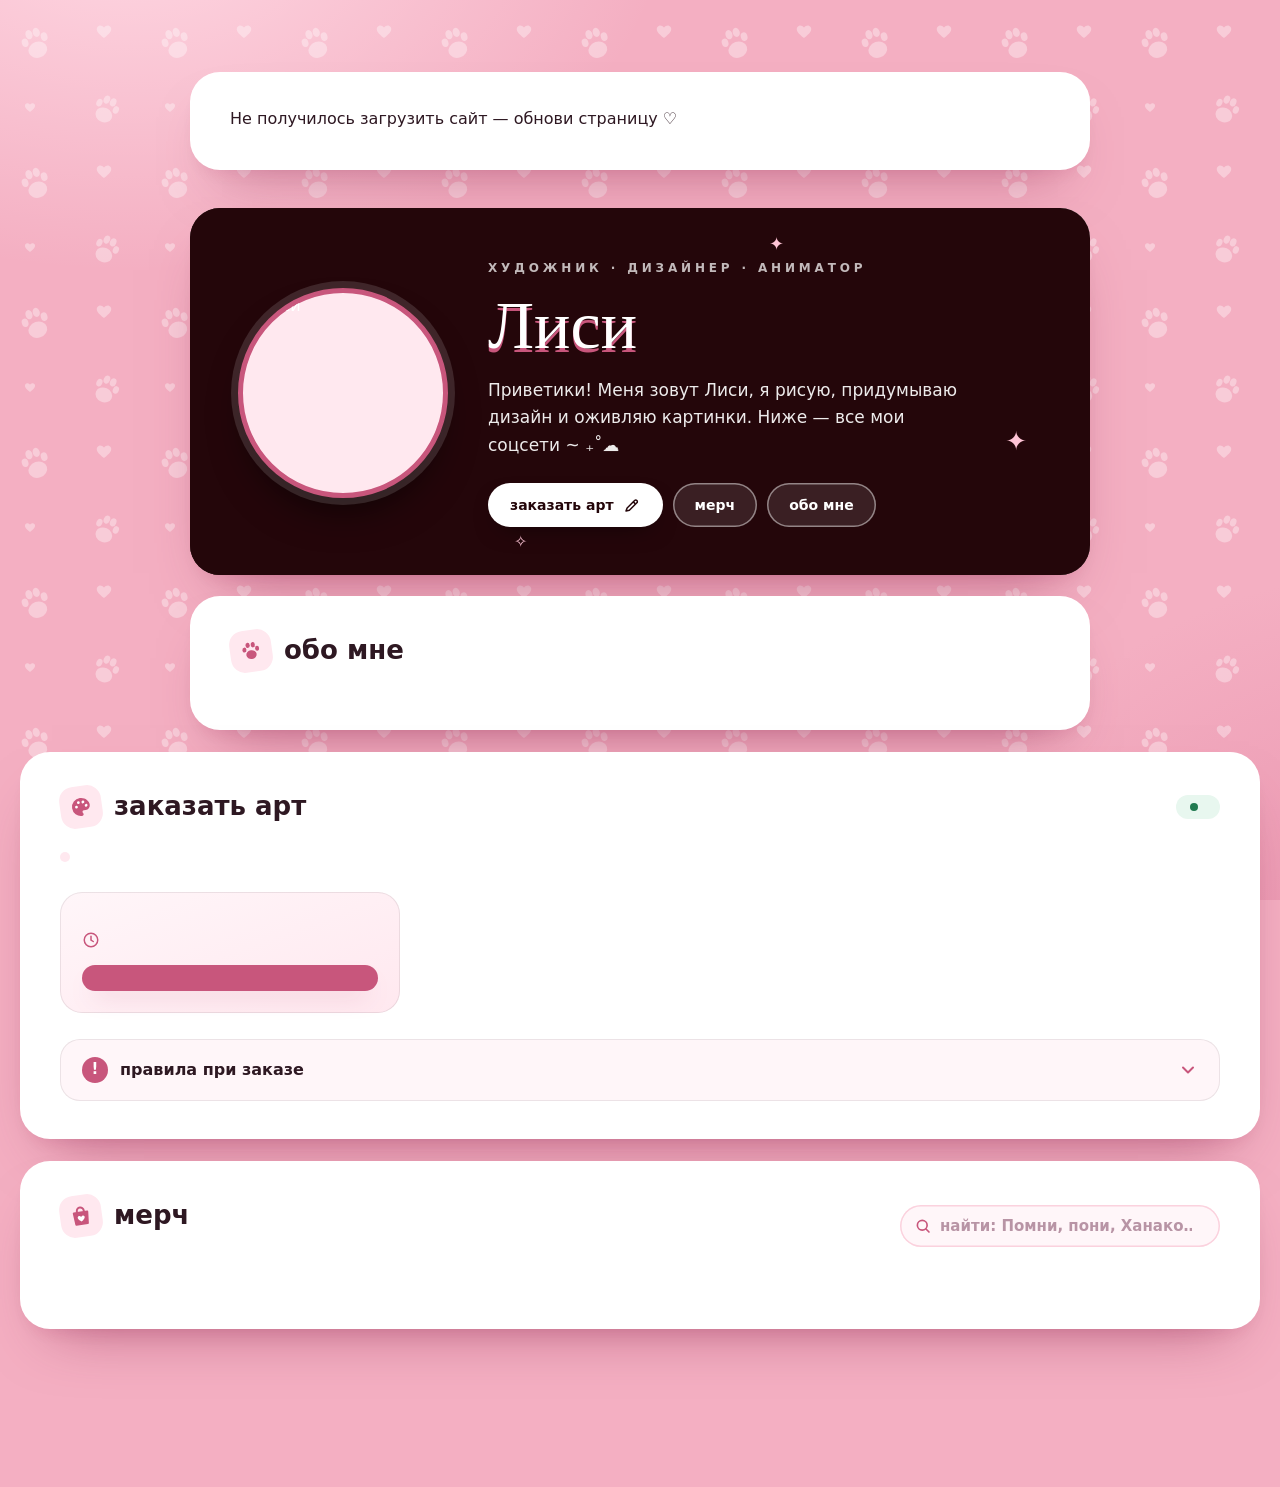
==== index.html @ f7f3f37d "Сайт Лиси: страница и содержимое" ====
<!doctype html>
<html lang="ru">
<head>
  <meta charset="utf-8">
  <meta http-equiv="Content-Security-Policy" content="default-src 'self'; img-src 'self' https: data: blob:; media-src 'self' https: blob:; style-src 'self' 'unsafe-inline' https://fonts.googleapis.com; font-src https://fonts.gstatic.com; script-src 'self'; connect-src 'self'; base-uri 'none'; object-src 'none'">
  <meta name="viewport" content="width=device-width, initial-scale=1, viewport-fit=cover">
  <title>Лиси ♡</title>
  <meta name="description" content="Приветики! Меня зовут Лиси, я рисую, придумываю дизайн и оживляю картинки. Ниже — все мои соцсети ~ ₊˚☁">
  <meta name="theme-color" content="#f4afc2">
  <meta property="og:type" content="website">
  <meta property="og:title" content="Лиси ♡">
  <meta property="og:description" content="Приветики! Меня зовут Лиси, я рисую, придумываю дизайн и оживляю картинки. Ниже — все мои соцсети ~ ₊˚☁">
  <meta property="og:image" content="https://lisi202016.carrd.co/assets/images/image01.jpg">
  <link rel="icon" href="data:image/svg+xml,%3Csvg xmlns='http://www.w3.org/2000/svg' viewBox='0 0 100 100'%3E%3Ctext y='.9em' font-size='90'%3E%F0%9F%A6%8A%3C/text%3E%3C/svg%3E">
  <link rel="preconnect" href="https://fonts.googleapis.com">
  <link rel="preconnect" href="https://fonts.gstatic.com" crossorigin>
  <link rel="stylesheet" href="https://fonts.googleapis.com/css2?family=Comfortaa:wght@500;700&family=Nunito:ital,wght@0,400;0,600;0,700;0,800;1,400&family=Pacifico&display=swap">
  <link rel="stylesheet" href="style.css">
  <noscript><style>.page > *{opacity:1 !important;transform:none !important}</style></noscript>
</head>
<body>
  <script type="application/json" id="lisi-data"></script>
  <div class="paws" aria-hidden="true"></div>

  <!-- заставка: клик по ней разрешает браузеру включить звук -->
  <div class="gate" id="gate" hidden>
    <button class="gate__enter" id="gateEnter" type="button">
      <span class="gate__avatar"><img id="gateAvatar" alt=""></span>
      <span class="gate__name" id="gateName">Лиси</span>
      <span class="gate__hint">
        <svg viewBox="0 0 24 24" aria-hidden="true"><path d="M9 18V6l11-2v12" fill="none" stroke="currentColor" stroke-width="2.2" stroke-linecap="round" stroke-linejoin="round"/><circle cx="6" cy="18" r="3" fill="currentColor"/><circle cx="17" cy="16" r="3" fill="currentColor"/></svg>
        <span id="gateText">нажми, чтобы войти</span>
      </span>
    </button>
    <button class="gate__quiet" id="gateQuiet" type="button">войти без звука</button>
  </div>

  <main class="page" id="page">
    <section class="card hero" style="--i:0">
      <div class="hero__top">
        <div class="hero__cover" id="cover"></div>
        <span class="twinkle twinkle--1" aria-hidden="true">✦</span>
        <span class="twinkle twinkle--2" aria-hidden="true">✦</span>
        <span class="twinkle twinkle--3" aria-hidden="true">✧</span>
        <div class="hero__body">
          <div class="avatar">
            <img id="avatar" alt="">
            <span class="avatar__badge" id="avatarBadge" hidden></span>
          </div>
          <div class="hero__text">
            <p class="hero__roles" id="roles"></p>
            <h1 class="hero__name" id="name">Лиси</h1>
            <p class="hero__greeting" id="greeting"></p>
            <div class="hero__actions">
              <a class="btn btn--light" href="#order" id="orderButton">
                <span id="orderButtonText">заказать арт</span>
                <svg viewBox="0 0 24 24" aria-hidden="true"><path d="M4 20l4.5-1 10-10a2.1 2.1 0 0 0-3-3l-10 10L4 20z" fill="none" stroke="currentColor" stroke-width="2" stroke-linejoin="round"/><path d="M13.5 7.5l3 3" stroke="currentColor" stroke-width="2"/></svg>
              </a>
              <a class="btn btn--ghost" href="#merch" id="merchButton">мерч</a>
              <a class="btn btn--ghost" href="#about" id="aboutButton">обо мне</a>
            </div>
          </div>
        </div>
      </div>
      <nav class="links" id="links" aria-label="Соцсети"></nav>
    </section>

    <section class="card section about" id="about" style="--i:1">
      <h2 class="title">
        <span class="title__icon" aria-hidden="true"><svg viewBox="0 0 24 24"><ellipse cx="12" cy="15.6" rx="5.2" ry="4.4"/><ellipse cx="5.6" cy="10.2" rx="2" ry="2.5"/><ellipse cx="9.4" cy="6" rx="2.1" ry="2.7"/><ellipse cx="14.6" cy="6" rx="2.1" ry="2.7"/><ellipse cx="18.4" cy="10.2" rx="2" ry="2.5"/></svg></span>
        <span id="aboutTitle">обо мне</span>
      </h2>
      <div class="about__text" id="aboutText"></div>
      <ul class="facts" id="facts"></ul>
      <p class="signature" id="signature"></p>
    </section>

    <section class="card section order wide" id="order" style="--i:2">
      <div class="order__head">
        <h2 class="title">
          <span class="title__icon" aria-hidden="true"><svg viewBox="0 0 24 24"><path d="M12 3a9 9 0 0 0 0 18c1 0 1.6-.7 1.6-1.6 0-.4-.2-.8-.4-1.1-.3-.3-.4-.7-.4-1.1 0-.9.7-1.6 1.6-1.6h1.9A4.7 4.7 0 0 0 21 11c0-4.4-4-8-9-8z"/><circle cx="7.5" cy="11.5" r="1.4" fill="#fff"/><circle cx="10" cy="7.3" r="1.4" fill="#fff"/><circle cx="14.6" cy="7.3" r="1.4" fill="#fff"/><circle cx="17.3" cy="11" r="1.4" fill="#fff"/></svg></span>
          <span>заказать арт</span>
        </h2>
        <span class="status" id="status"><i></i><span id="statusText"></span></span>
      </div>

      <div class="tabs" id="tabs" role="tablist" aria-label="Что нарисовать"></div>

      <div class="order__grid" id="panel" role="tabpanel">
        <aside class="order__side">
          <div class="prices">
            <ul class="prices__list" id="prices"></ul>
            <p class="prices__deadline" id="deadlineRow">
              <svg viewBox="0 0 24 24" aria-hidden="true"><circle cx="12" cy="12" r="9" fill="none" stroke="currentColor" stroke-width="2"/><path d="M12 7v5l3 2" fill="none" stroke="currentColor" stroke-width="2" stroke-linecap="round"/></svg>
              <span id="deadline"></span>
            </p>
            <a class="btn btn--accent" id="contact" target="_blank" rel="noopener noreferrer"></a>
          </div>
          <button class="sheet" id="sheet" type="button" hidden>
            <img id="sheetImg" alt="Прайс-лист" loading="lazy">
            <span class="sheet__label">прайс-лист целиком ✦</span>
          </button>
        </aside>
        <div class="gallery-wrap">
          <div class="gallery" id="gallery"></div>
          <button class="more" id="more" type="button" hidden></button>
        </div>
      </div>

      <details class="rules" id="rulesBox">
        <summary>
          <span>правила при заказе</span>
          <svg viewBox="0 0 24 24" aria-hidden="true"><path d="M6 9l6 6 6-6" fill="none" stroke="currentColor" stroke-width="2.4" stroke-linecap="round" stroke-linejoin="round"/></svg>
        </summary>
        <ol class="rules__list" id="rules"></ol>
      </details>
    </section>

    <section class="card section merch wide" id="merch" style="--i:3">
      <div class="merch__head">
        <div class="merch__intro">
          <h2 class="title">
            <span class="title__icon" aria-hidden="true"><svg viewBox="0 0 24 24"><path d="M5.2 7.5h13.6a1 1 0 0 1 1 1.1l-1 11.5a1 1 0 0 1-1 .9H6.2a1 1 0 0 1-1-.9l-1-11.5a1 1 0 0 1 1-1.1z"/><path d="M8.5 9.5V7a3.5 3.5 0 0 1 7 0v2.5" fill="none" stroke="currentColor" stroke-width="2" stroke-linecap="round"/><path d="M12 17.6s-2.9-1.8-3.4-3.5c-.4-1.2.4-2.3 1.5-2.3.8 0 1.4.5 1.9 1.2.5-.7 1.1-1.2 1.9-1.2 1.1 0 1.9 1.1 1.5 2.3-.5 1.7-3.4 3.5-3.4 3.5z" fill="#fff"/></svg></span>
            <span id="merchTitle">мерч</span>
          </h2>
          <p class="merch__lead" id="merchLead"></p>
        </div>
        <label class="search">
          <svg viewBox="0 0 24 24" aria-hidden="true"><circle cx="11" cy="11" r="6.5" fill="none" stroke="currentColor" stroke-width="2.2"/><path d="M16 16l4 4" stroke="currentColor" stroke-width="2.2" stroke-linecap="round"/></svg>
          <span class="sr">Поиск по мерчу</span>
          <input type="search" id="merchSearch" placeholder="найти: Помни, пони, Ханако…" autocomplete="off">
        </label>
      </div>
      <div class="chips" id="merchChips" role="group" aria-label="Категории мерча"></div>
      <div class="merch__grid" id="merchGrid"></div>
      <p class="merch__empty" id="merchEmpty" hidden>ничего не нашлось — попробуй другое слово ✦</p>
      <button class="more" id="merchMore" type="button" hidden></button>
    </section>

    <footer class="footer" style="--i:4"><span id="footer"></span></footer>
  </main>

  <div class="picker" id="picker" hidden>
    <div class="picker__backdrop" data-close></div>
    <div class="picker__panel" role="dialog" aria-modal="true" aria-labelledby="pickerTitle">
      <button class="picker__close" type="button" data-close aria-label="Закрыть"><svg viewBox="0 0 24 24" aria-hidden="true"><path d="M6 6l12 12M18 6L6 18" stroke="currentColor" stroke-width="2.4" stroke-linecap="round"/></svg></button>
      <div class="picker__product">
        <img id="pickerImg" alt="">
        <div>
          <p class="picker__kicker">где купить?</p>
          <h3 class="picker__title" id="pickerTitle"></h3>
          <p class="picker__sub" id="pickerSub"></p>
        </div>
      </div>
      <div class="picker__list" id="pickerList"></div>
    </div>
  </div>

  <div class="player" id="player" hidden>
    <button class="player__disc" id="playBtn" type="button" aria-label="Пауза">
      <span class="disc" aria-hidden="true"><img id="discImg" alt=""></span>
      <span class="player__state" aria-hidden="true">
        <svg class="i-pause" viewBox="0 0 24 24"><rect x="6" y="5" width="4" height="14" rx="1.5"/><rect x="14" y="5" width="4" height="14" rx="1.5"/></svg>
        <svg class="i-play" viewBox="0 0 24 24"><path d="M8 5.5v13a1 1 0 0 0 1.5.9l10.5-6.5a1 1 0 0 0 0-1.8L9.5 4.6A1 1 0 0 0 8 5.5z"/></svg>
      </span>
    </button>
    <div class="player__info">
      <span class="player__title" id="trackTitle"></span>
      <span class="player__artist" id="trackArtist"></span>
    </div>
    <span class="eq" aria-hidden="true"><i></i><i></i><i></i><i></i></span>
    <label class="player__volume">
      <span class="sr">Громкость</span>
      <input type="range" id="volume" min="0" max="1" step="0.01">
    </label>
    <button class="player__mute" id="muteBtn" type="button" aria-label="Выключить звук">
      <svg class="i-sound" viewBox="0 0 24 24"><path d="M4 9.5h3.5L12 5.5v13l-4.5-4H4z" fill="currentColor"/><path d="M15.5 9a4 4 0 0 1 0 6M18 6.5a7.5 7.5 0 0 1 0 11" fill="none" stroke="currentColor" stroke-width="2" stroke-linecap="round"/></svg>
      <svg class="i-muted" viewBox="0 0 24 24"><path d="M4 9.5h3.5L12 5.5v13l-4.5-4H4z" fill="currentColor"/><path d="M16 9.5l5 5M21 9.5l-5 5" fill="none" stroke="currentColor" stroke-width="2" stroke-linecap="round"/></svg>
    </button>
  </div>

  <div class="lightbox" id="lightbox" hidden role="dialog" aria-modal="true" aria-label="Просмотр работы">
    <button class="lightbox__btn lightbox__close" id="lbClose" type="button" aria-label="Закрыть"><svg viewBox="0 0 24 24"><path d="M6 6l12 12M18 6L6 18" stroke="currentColor" stroke-width="2.4" stroke-linecap="round"/></svg></button>
    <button class="lightbox__btn lightbox__prev" id="lbPrev" type="button" aria-label="Предыдущая"><svg viewBox="0 0 24 24"><path d="M15 5l-7 7 7 7" fill="none" stroke="currentColor" stroke-width="2.4" stroke-linecap="round" stroke-linejoin="round"/></svg></button>
    <figure class="lightbox__figure"><img id="lbImg" alt=""><figcaption id="lbCount"></figcaption></figure>
    <button class="lightbox__btn lightbox__next" id="lbNext" type="button" aria-label="Следующая"><svg viewBox="0 0 24 24"><path d="M9 5l7 7-7 7" fill="none" stroke="currentColor" stroke-width="2.4" stroke-linecap="round" stroke-linejoin="round"/></svg></button>
  </div>

  <audio id="audio" preload="auto"></audio>
  <script src="shared/icons.js"></script>
  <script src="app.js"></script>
</body>
</html>
---- style.css ----
:root {
  --bg: #f4afc2;
  --pink-50: #fff6f9;
  --pink-100: #ffe8ef;
  --pink-200: #fbd2de;
  --rose: #c8567c;
  --rose-deep: #a63f64;
  --wine: #24060a;
  --ink: #2e1822;
  --ink-soft: #7c5f6d;
  --line: rgba(46, 24, 34, 0.09);
  --radius: 30px;
  --shadow: 0 30px 60px -32px rgba(140, 36, 76, 0.6), 0 10px 24px -16px rgba(140, 36, 76, 0.28);
  --spring: cubic-bezier(0.34, 1.56, 0.64, 1);
  --display: 'Pacifico', 'Comic Sans MS', cursive;
  --heading: 'Comfortaa', system-ui, sans-serif;
  --body: 'Nunito', system-ui, sans-serif;
}

*, *::before, *::after { box-sizing: border-box; }
html { -webkit-text-size-adjust: 100%; scroll-behavior: smooth; scroll-padding-top: 20px; }
body {
  margin: 0;
  min-height: 100vh;
  font: 400 16px/1.6 var(--body);
  color: var(--ink);
  background:
    radial-gradient(900px 600px at 10% -10%, #ffd9e4 0, transparent 60%),
    radial-gradient(800px 700px at 110% 110%, #ea93ae 0, transparent 60%),
    var(--bg);
  background-attachment: fixed;
  overflow-x: hidden;
}
img { display: block; max-width: 100%; }
button { font: inherit; color: inherit; }
[hidden] { display: none !important; }
.sr { position: absolute; width: 1px; height: 1px; overflow: hidden; clip-path: inset(50%); white-space: nowrap; }
:focus-visible { outline: 3px solid #fff; outline-offset: 3px; box-shadow: 0 0 0 6px var(--rose); border-radius: 12px; }
::selection { background: var(--rose); color: #fff; }

/* узор из лапок, медленно плывёт */
.paws {
  position: fixed;
  inset: -140px;
  z-index: -1;
  pointer-events: none;
  background-image: url("data:image/svg+xml,%3Csvg xmlns='http://www.w3.org/2000/svg' width='140' height='140' viewBox='0 0 140 140'%3E%3Cdefs%3E%3Cg id='p'%3E%3Cellipse cy='6' rx='9.5' ry='8'/%3E%3Cellipse cx='-10' cy='-4.5' rx='3.3' ry='4.3'/%3E%3Cellipse cx='-3.8' cy='-11' rx='3.5' ry='4.7'/%3E%3Cellipse cx='3.8' cy='-11' rx='3.5' ry='4.7'/%3E%3Cellipse cx='10' cy='-4.5' rx='3.3' ry='4.3'/%3E%3C/g%3E%3C/defs%3E%3Cg fill='%23fff' fill-opacity='.36'%3E%3Cuse href='%23p' transform='translate(36 44) rotate(-18)'/%3E%3Cuse href='%23p' transform='translate(106 110) rotate(24) scale(.9)'/%3E%3Cpath d='M104 38c-6-4.4-8.6-8-6.6-11 1.6-2.4 4.8-2 6.6.6 1.8-2.6 5-3 6.6-.6 2 3-.6 6.6-6.6 11z'/%3E%3Cpath d='M30 112c-4.2-3-6-5.6-4.6-7.7 1.1-1.7 3.4-1.4 4.6.4 1.2-1.8 3.5-2.1 4.6-.4 1.4 2.1-.4 4.7-4.6 7.7z'/%3E%3C/g%3E%3C/svg%3E");
  animation: paws 50s linear infinite;
}
@keyframes paws { to { transform: translate3d(140px, 140px, 0); } }

/* ------------------------------------------------------------ заставка */

.gate {
  position: fixed;
  inset: 0;
  z-index: 60;
  display: grid;
  place-items: center;
  align-content: center;
  gap: 8px;
  padding: 24px;
  background: rgba(244, 175, 194, 0.5);
  -webkit-backdrop-filter: blur(16px) saturate(1.1);
  backdrop-filter: blur(16px) saturate(1.1);
  cursor: pointer;
  transition: opacity 0.7s ease, visibility 0.7s;
}
.gate.is-leaving { opacity: 0; visibility: hidden; }
.gate.is-leaving .gate__enter { transform: scale(1.08); }
.gate__enter {
  display: grid;
  justify-items: center;
  gap: 16px;
  padding: 20px;
  border: 0;
  background: none;
  cursor: pointer;
  transition: transform 0.7s var(--spring);
}
.gate__avatar {
  position: relative;
  display: grid;
  place-items: center;
  width: 184px;
  height: 184px;
  border-radius: 50%;
  animation: bob 3.4s ease-in-out infinite;
}
.gate__avatar::before {
  content: "";
  position: absolute;
  inset: 0;
  border-radius: 50%;
  background: conic-gradient(var(--rose), #ffc4d6, #fff, #ffc4d6, var(--rose));
  animation: spin 6s linear infinite;
}
.gate__avatar::after {
  content: "";
  position: absolute;
  inset: -14px;
  border-radius: 50%;
  border: 2px dashed rgba(255, 255, 255, 0.7);
  animation: spin 24s linear infinite reverse;
}
.gate__avatar img {
  position: relative;
  width: calc(100% - 14px);
  height: calc(100% - 14px);
  border-radius: 50%;
  object-fit: cover;
  border: 4px solid #fff;
  background: var(--pink-100);
}
.gate__name {
  font-family: var(--display);
  font-size: 54px;
  line-height: 1.25;
  color: #fff;
  text-shadow: 0 3px 0 var(--rose), 0 12px 30px rgba(140, 36, 76, 0.45);
}
.gate__hint {
  display: inline-flex;
  align-items: center;
  gap: 10px;
  padding: 13px 24px 13px 18px;
  border-radius: 999px;
  background: #fff;
  color: var(--rose-deep);
  font: 700 15px/1 var(--heading);
  box-shadow: 0 14px 30px -12px rgba(140, 36, 76, 0.7);
  animation: pulse 2.2s ease-in-out infinite;
}
.gate__hint svg { width: 20px; height: 20px; animation: wiggle 2.2s ease-in-out infinite; }
.gate__quiet {
  border: 0;
  background: none;
  padding: 8px 12px;
  color: rgba(255, 255, 255, 0.95);
  font: 600 13px/1 var(--body);
  text-decoration: underline;
  text-underline-offset: 4px;
  text-shadow: 0 1px 6px rgba(140, 36, 76, 0.5);
  cursor: pointer;
}

@keyframes spin { to { transform: rotate(1turn); } }
@keyframes bob { 50% { transform: translateY(-8px); } }
@keyframes pulse { 50% { transform: scale(1.05); box-shadow: 0 18px 36px -12px rgba(140, 36, 76, 0.8); } }
@keyframes wiggle { 0%, 60%, 100% { transform: rotate(0); } 70% { transform: rotate(-14deg); } 85% { transform: rotate(10deg); } }

/* ------------------------------------------------------------ страница */

.page {
  position: relative;
  display: grid;
  justify-items: center;
  gap: 22px;
  margin: 0 auto;
  padding: 56px 20px 130px;
}
.page > * { width: min(900px, 100%); }
.page > .wide { width: min(1360px, 100%); }
.page > * { opacity: 0; transform: translateY(28px) scale(0.985); }
.is-entered .page > * {
  animation: rise 0.9s var(--spring) forwards;
  animation-delay: calc(var(--i, 0) * 110ms + 120ms);
}
@keyframes rise { to { opacity: 1; transform: none; } }

.card {
  position: relative;
  background: #fff;
  border-radius: var(--radius);
  box-shadow: var(--shadow);
  overflow: hidden;
}
.section { padding: 34px 40px 38px; }

.btn {
  display: inline-flex;
  align-items: center;
  justify-content: center;
  gap: 9px;
  padding: 13px 22px;
  border: 0;
  border-radius: 999px;
  font: 700 14px/1 var(--heading);
  text-decoration: none;
  cursor: pointer;
  transition: transform 0.35s var(--spring), box-shadow 0.25s, background-color 0.25s;
}
.btn svg { width: 18px; height: 18px; }
.btn:hover { transform: translateY(-3px); }
.btn:active { transform: translateY(0) scale(0.97); }
.btn--light { background: #fff; color: var(--wine); box-shadow: 0 10px 24px -12px rgba(0, 0, 0, 0.6); }
.btn--light:hover svg { animation: wiggle 0.9s ease-in-out; }
.btn--ghost { background: rgba(255, 255, 255, 0.1); color: #fff; box-shadow: inset 0 0 0 1.5px rgba(255, 255, 255, 0.45); }
.btn--ghost:hover { background: rgba(255, 255, 255, 0.2); }
.btn--accent { background: var(--rose); color: #fff; box-shadow: 0 12px 24px -12px var(--rose-deep); }
.btn--accent:hover { background: var(--rose-deep); }

/* ------------------------------------------------------------ шапка */

.hero__top {
  position: relative;
  isolation: isolate;
  padding: 52px 48px 48px;
  color: #fff;
  background: var(--wine);
  overflow: hidden;
}
.hero__cover {
  position: absolute;
  inset: 0;
  z-index: -1;
  background-position: center 30%;
  background-size: cover;
  transform: scale(1.04);
  transition: transform 6s ease-out;
}
.hero:hover .hero__cover { transform: scale(1.09); }
.hero__cover::after {
  content: "";
  position: absolute;
  inset: 0;
  background:
    linear-gradient(90deg, rgba(36, 6, 10, 0.9) 0%, rgba(36, 6, 10, 0.62) 42%, rgba(36, 6, 10, 0.3) 100%),
    linear-gradient(0deg, rgba(36, 6, 10, 0.7) 0%, transparent 55%);
}
.twinkle {
  position: absolute;
  z-index: -1;
  color: #ffc4d6;
  pointer-events: none;
  animation: twinkle 3.6s ease-in-out infinite;
}
.twinkle--1 { top: 22px; right: 34%; font-size: 18px; }
.twinkle--2 { top: 58%; right: 7%; font-size: 26px; animation-delay: 1.2s; }
.twinkle--3 { bottom: 20px; left: 36%; font-size: 16px; animation-delay: 2.1s; }
@keyframes twinkle { 0%, 100% { opacity: 0.15; transform: scale(0.7) rotate(0); } 50% { opacity: 1; transform: scale(1.1) rotate(25deg); } }

.hero__body { display: flex; align-items: center; gap: 40px; }
.avatar { position: relative; flex: none; width: 210px; height: 210px; }
.avatar img {
  width: 100%;
  height: 100%;
  border-radius: 50%;
  object-fit: cover;
  border: 5px solid var(--rose);
  background: var(--pink-100);
  box-shadow: 0 0 0 7px rgba(255, 255, 255, 0.13), 0 22px 40px -14px rgba(0, 0, 0, 0.7);
  transition: transform 0.6s var(--spring);
}
.avatar:hover img { transform: rotate(-5deg) scale(1.03); }
.avatar__badge {
  position: absolute;
  left: 50%;
  bottom: -6px;
  display: inline-flex;
  align-items: center;
  gap: 6px;
  padding: 6px 12px;
  border-radius: 999px;
  background: #fff;
  color: var(--rose-deep);
  font: 700 12px/1 var(--heading);
  white-space: nowrap;
  box-shadow: 0 8px 18px -8px rgba(0, 0, 0, 0.55);
  transform: translateX(-50%);
}
.avatar__badge::before {
  content: "";
  width: 8px;
  height: 8px;
  border-radius: 50%;
  background: #4cc38a;
  box-shadow: 0 0 0 3px rgba(76, 195, 138, 0.25);
}

.hero__text { min-width: 0; }
.hero__roles {
  margin: 0 0 4px;
  font: 700 12px/1.4 var(--body);
  letter-spacing: 0.32em;
  text-transform: uppercase;
  color: rgba(255, 255, 255, 0.72);
}
.hero__name {
  margin: 0;
  font: 400 68px/1.3 var(--display);
  color: #fff;
  text-shadow: 0 4px 0 var(--rose);
  overflow-wrap: anywhere;
}
.hero__greeting {
  margin: 8px 0 24px;
  max-width: 44ch;
  font-size: 17px;
  line-height: 1.6;
  color: rgba(255, 255, 255, 0.92);
  white-space: pre-line;
}
.hero__actions { display: flex; flex-wrap: wrap; gap: 10px; }

/* ------------------------------------------------------------ ссылки */

.links {
  display: flex;
  flex-wrap: wrap;
  justify-content: center;
  gap: 10px;
  padding: 24px 28px 28px;
}
.links:empty { display: none; }
.link {
  --brand: var(--rose);
  display: inline-flex;
  align-items: center;
  gap: 10px;
  padding: 6px 17px 6px 6px;
  border-radius: 999px;
  background: var(--pink-50);
  box-shadow: inset 0 0 0 1px var(--line);
  color: var(--ink);
  font: 700 14px/1 var(--body);
  text-decoration: none;
  transition: transform 0.4s var(--spring), box-shadow 0.25s, background-color 0.25s;
}
.link__icon {
  display: grid;
  place-items: center;
  width: 36px;
  height: 36px;
  border-radius: 50%;
  background: #fff;
  color: var(--rose);
  box-shadow: 0 3px 8px -3px rgba(140, 36, 76, 0.4);
  transition: background-color 0.25s, color 0.25s, transform 0.45s var(--spring);
}
.link__icon svg { width: 18px; height: 18px; }
.link:hover {
  background: #fff;
  box-shadow: inset 0 0 0 1.5px var(--brand), 0 12px 22px -14px var(--brand);
  transform: translateY(-4px);
}
.link:hover .link__icon { background: var(--brand); color: #fff; transform: rotate(-12deg) scale(1.1); }

/* ------------------------------------------------------------ заголовки разделов */

.title {
  display: flex;
  align-items: center;
  gap: 12px;
  margin: 0;
  font: 700 26px/1.2 var(--heading);
  color: var(--ink);
}
.title__icon {
  display: grid;
  place-items: center;
  flex: none;
  width: 42px;
  height: 42px;
  border-radius: 14px;
  background: var(--pink-100);
  color: var(--rose);
  transform: rotate(-8deg);
}
.title__icon svg { width: 24px; height: 24px; fill: currentColor; }

/* ------------------------------------------------------------ обо мне */

.about__text { margin-top: 20px; font-size: 17px; line-height: 1.75; color: #4a2f3c; }
.about__text p { margin: 0 0 14px; }
.about__text p:last-child { margin-bottom: 0; }
.facts {
  display: grid;
  grid-template-columns: repeat(auto-fit, minmax(190px, 1fr));
  gap: 12px;
  margin: 26px 0 0;
  padding: 0;
  list-style: none;
}
.facts:empty { display: none; }
.fact {
  display: flex;
  align-items: center;
  gap: 12px;
  padding: 12px 14px;
  border-radius: 18px;
  background: var(--pink-50);
  box-shadow: inset 0 0 0 1px var(--line);
  transition: transform 0.4s var(--spring);
}
.fact:hover { transform: translateY(-3px) rotate(-1deg); }
.fact__emoji {
  display: grid;
  place-items: center;
  flex: none;
  width: 40px;
  height: 40px;
  border-radius: 50%;
  background: #fff;
  font-size: 20px;
  box-shadow: 0 3px 8px -4px rgba(140, 36, 76, 0.45);
}
.fact__label { display: block; font: 700 11px/1.3 var(--body); letter-spacing: 0.12em; text-transform: uppercase; color: var(--rose); }
.fact__value { display: block; font-weight: 700; line-height: 1.35; }
.signature {
  margin: 22px 0 0;
  text-align: right;
  font: 400 26px/1.3 var(--display);
  color: var(--rose);
  transform: rotate(-3deg);
}
.signature:empty { display: none; }

/* ------------------------------------------------------------ заказы */

.order__head { display: flex; flex-wrap: wrap; align-items: center; justify-content: space-between; gap: 12px 20px; }
.status {
  display: inline-flex;
  align-items: center;
  gap: 8px;
  padding: 8px 14px;
  border-radius: 999px;
  background: #e8f7ef;
  color: #217a50;
  font: 700 13px/1 var(--heading);
}
.status i { width: 8px; height: 8px; border-radius: 50%; background: currentColor; animation: blink 1.8s ease-in-out infinite; }
.status.is-closed { background: #f1ecee; color: #806571; }
.status.is-closed i { animation: none; }
@keyframes blink { 50% { box-shadow: 0 0 0 5px rgba(33, 122, 80, 0.15); } }

.tabs {
  position: relative;
  display: inline-flex;
  gap: 4px;
  margin: 24px 0 22px;
  padding: 5px;
  border-radius: 999px;
  background: var(--pink-100);
  max-width: 100%;
  overflow-x: auto;
  scrollbar-width: none;
}
.tabs::before {
  content: "";
  position: absolute;
  top: 5px;
  bottom: 5px;
  left: 0;
  width: var(--w, 0);
  border-radius: 999px;
  background: #fff;
  box-shadow: 0 4px 12px -6px rgba(140, 36, 76, 0.5);
  transform: translateX(var(--x, 0));
  transition: transform 0.5s var(--spring), width 0.4s var(--spring);
}
.tab {
  position: relative;
  flex: none;
  padding: 10px 22px;
  border: 0;
  border-radius: 999px;
  background: none;
  color: var(--ink-soft);
  font: 700 15px/1 var(--heading);
  cursor: pointer;
  transition: color 0.2s;
}
.tab[aria-selected="true"] { color: var(--rose-deep); }

/* слева прайс, справа всё остальное место под арты */
.order__grid {
  display: grid;
  grid-template-columns: 340px minmax(0, 1fr);
  gap: 28px;
  align-items: start;
}
.order__grid.is-switching .gallery-wrap { animation: swap 0.45s ease; }
@keyframes swap { from { opacity: 0; transform: translateY(8px); } }
.order__side { display: grid; gap: 14px; }
/* прилипает, только если целиком влезает в экран */
@media (min-width: 721px) and (min-height: 820px) {
  .order__side { position: sticky; top: 20px; }
}

.prices {
  display: grid;
  gap: 16px;
  padding: 22px;
  border-radius: 22px;
  background: linear-gradient(160deg, var(--pink-50), var(--pink-100));
  box-shadow: inset 0 0 0 1px var(--line);
}
.prices__list { display: grid; gap: 12px; margin: 0; padding: 0; list-style: none; }
.price { display: flex; align-items: baseline; gap: 8px; font-weight: 600; }
.price__dots { flex: 1; min-width: 12px; border-bottom: 2px dotted rgba(200, 86, 124, 0.35); transform: translateY(-4px); }
.price__value { font: 700 16px/1 var(--heading); color: var(--rose-deep); white-space: nowrap; }
.prices__deadline { display: flex; gap: 8px; margin: 0; font-size: 14px; line-height: 1.45; color: var(--ink-soft); }
.prices__deadline svg { flex: none; width: 18px; height: 18px; margin-top: 1px; color: var(--rose); }
.prices__empty { margin: 0; color: var(--ink-soft); }

.sheet {
  position: relative;
  display: block;
  width: 100%;
  padding: 0;
  overflow: hidden;
  border: 0;
  border-radius: 18px;
  background: var(--pink-100);
  cursor: zoom-in;
  box-shadow: 0 10px 22px -14px rgba(140, 36, 76, 0.7);
}
.sheet img { width: 100%; aspect-ratio: 4 / 3; object-fit: cover; transition: transform 0.6s ease; }
.sheet:hover img { transform: scale(1.04); }
.sheet__label {
  position: absolute;
  left: 10px;
  bottom: 10px;
  padding: 7px 13px;
  border-radius: 999px;
  background: #fff;
  color: var(--rose-deep);
  font: 700 12px/1 var(--heading);
  box-shadow: 0 6px 14px -8px rgba(0, 0, 0, 0.5);
}
/* ряды одной высоты на всю ширину: размеры считает app.js по пропорциям артов */
.gallery { display: flex; flex-wrap: wrap; gap: var(--gap, 10px); }
.shot {
  display: block;
  flex: none;
  width: 220px;
  height: 240px;
  padding: 0;
  border: 0;
  border-radius: 14px;
  overflow: hidden;
  background: var(--pink-100);
  cursor: zoom-in;
  box-shadow: 0 6px 14px -10px rgba(140, 36, 76, 0.6);
}
.shot.is-grow { flex-grow: 1; }
.shot img { width: 100%; height: 100%; object-fit: cover; opacity: 0; transition: transform 0.5s ease, filter 0.3s, opacity 0.4s; }
.shot img.is-loaded { opacity: 1; }
.shot:hover img { transform: scale(1.06); filter: saturate(1.1); }
.gallery__empty { margin: 0; padding: 40px 20px; border-radius: 18px; background: var(--pink-50); color: var(--ink-soft); text-align: center; }
.more {
  display: block;
  width: 100%;
  margin-top: 14px;
  padding: 12px;
  border: 2px dashed rgba(200, 86, 124, 0.35);
  border-radius: 14px;
  background: none;
  color: var(--rose-deep);
  font: 700 14px/1 var(--heading);
  cursor: pointer;
  transition: background-color 0.2s;
}
.more:hover { background: var(--pink-50); }

.rules { margin-top: 26px; border-radius: 20px; background: var(--pink-50); box-shadow: inset 0 0 0 1px var(--line); }
.rules summary {
  display: flex;
  align-items: center;
  justify-content: space-between;
  gap: 12px;
  padding: 18px 22px;
  font: 700 16px/1.2 var(--heading);
  cursor: pointer;
  list-style: none;
}
.rules summary::-webkit-details-marker { display: none; }
.rules summary::before { content: "!"; display: grid; place-items: center; flex: none; width: 26px; height: 26px; border-radius: 50%; background: var(--rose); color: #fff; font: 800 15px/1 var(--body); }
.rules summary span { flex: 1; }
.rules summary svg { width: 20px; height: 20px; color: var(--rose); transition: transform 0.35s var(--spring); }
.rules[open] summary svg { transform: rotate(180deg); }
.rules__list { display: grid; gap: 10px; margin: 0; padding: 0 22px 22px 58px; }
.rules__list li { padding-left: 4px; line-height: 1.5; }
.rules__list li::marker { color: var(--rose); font-weight: 800; }

.footer { padding: 6px 0 0; text-align: center; font: 700 14px/1.5 var(--heading); color: rgba(255, 255, 255, 0.95); text-shadow: 0 1px 8px rgba(140, 36, 76, 0.45); }

/* ------------------------------------------------------------ плеер */

.player {
  position: fixed;
  right: 18px;
  bottom: 18px;
  z-index: 40;
  display: flex;
  align-items: center;
  gap: 12px;
  max-width: calc(100vw - 36px);
  padding: 7px 10px 7px 7px;
  border-radius: 999px;
  background: rgba(255, 255, 255, 0.86);
  -webkit-backdrop-filter: blur(14px);
  backdrop-filter: blur(14px);
  box-shadow: 0 18px 40px -16px rgba(140, 36, 76, 0.65), inset 0 0 0 1px rgba(255, 255, 255, 0.9);
  transform: translateY(160%);
  transition: transform 0.8s var(--spring);
}
.player.is-shown { transform: none; }
.player__disc {
  position: relative;
  flex: none;
  width: 46px;
  height: 46px;
  padding: 0;
  border: 0;
  border-radius: 50%;
  background: none;
  cursor: pointer;
}
.disc {
  position: absolute;
  inset: 0;
  display: grid;
  place-items: center;
  border-radius: 50%;
  background: repeating-radial-gradient(circle, #2e1822 0 2px, #432634 2px 3px);
  animation: spin 3.5s linear infinite;
  animation-play-state: paused;
}
.disc img { width: 20px; height: 20px; border-radius: 50%; object-fit: cover; border: 2px solid var(--rose); }
.is-playing .disc { animation-play-state: running; }
.player__state {
  position: absolute;
  inset: 0;
  display: grid;
  place-items: center;
  border-radius: 50%;
  background: rgba(200, 86, 124, 0.85);
  color: #fff;
  opacity: 0;
  transition: opacity 0.2s;
}
.player__state svg { width: 20px; height: 20px; fill: currentColor; }
.player__disc:hover .player__state, .player__disc:focus-visible .player__state, .player:not(.is-playing) .player__state { opacity: 1; }
.player .i-play, .player.is-playing .i-pause { display: block; }
.player .i-pause, .player.is-playing .i-play { display: none; }
.player__info { display: grid; min-width: 0; max-width: 170px; line-height: 1.25; }
.player__title, .player__artist { overflow: hidden; white-space: nowrap; text-overflow: ellipsis; }
.player__title { font: 700 13px/1.3 var(--heading); }
.player__artist { font-size: 12px; color: var(--ink-soft); }
.eq { display: flex; align-items: flex-end; gap: 2px; height: 16px; }
.eq i { width: 3px; height: 100%; border-radius: 2px; background: var(--rose); transform: scaleY(0.25); transform-origin: bottom; }
.is-playing .eq i { animation: eq 0.9s ease-in-out infinite; }
.eq i:nth-child(2) { animation-delay: -0.3s !important; }
.eq i:nth-child(3) { animation-delay: -0.6s !important; }
.eq i:nth-child(4) { animation-delay: -0.15s !important; }
@keyframes eq { 0%, 100% { transform: scaleY(0.25); } 50% { transform: scaleY(1); } }

.player__volume { display: flex; }
.player__volume input {
  --v: 50%;
  width: 84px;
  height: 18px;
  margin: 0;
  background: none;
  cursor: pointer;
  -webkit-appearance: none;
  appearance: none;
}
.player__volume input::-webkit-slider-runnable-track { height: 5px; border-radius: 5px; background: linear-gradient(90deg, var(--rose) var(--v), var(--pink-200) var(--v)); }
.player__volume input::-moz-range-track { height: 5px; border-radius: 5px; background: linear-gradient(90deg, var(--rose) var(--v), var(--pink-200) var(--v)); }
.player__volume input::-webkit-slider-thumb { width: 14px; height: 14px; margin-top: -4.5px; border: 3px solid var(--rose); border-radius: 50%; background: #fff; -webkit-appearance: none; appearance: none; }
.player__volume input::-moz-range-thumb { width: 9px; height: 9px; border: 3px solid var(--rose); border-radius: 50%; background: #fff; }
.player__mute {
  display: grid;
  place-items: center;
  flex: none;
  width: 34px;
  height: 34px;
  padding: 0;
  border: 0;
  border-radius: 50%;
  background: var(--pink-100);
  color: var(--rose-deep);
  cursor: pointer;
  transition: background-color 0.2s;
}
.player__mute:hover { background: var(--pink-200); }
.player__mute svg { width: 18px; height: 18px; }
.player .i-muted, .player.is-muted .i-sound { display: none; }
.player.is-muted .i-muted { display: block; }

/* ------------------------------------------------------------ просмотр работ */

.lightbox {
  position: fixed;
  inset: 0;
  z-index: 70;
  display: grid;
  grid-template-columns: auto 1fr auto;
  align-items: center;
  gap: 12px;
  padding: 24px;
  background: rgba(36, 6, 10, 0.86);
  -webkit-backdrop-filter: blur(10px);
  backdrop-filter: blur(10px);
  animation: fade 0.25s ease;
}
@keyframes fade { from { opacity: 0; } }
.lightbox__figure { display: grid; justify-items: center; gap: 10px; margin: 0; min-width: 0; }
.lightbox__figure img {
  max-width: 100%;
  max-height: calc(100vh - 110px);
  border-radius: 18px;
  box-shadow: 0 30px 60px -20px rgba(0, 0, 0, 0.8);
  animation: pop 0.4s var(--spring);
}
@keyframes pop { from { opacity: 0; transform: scale(0.94); } }
@keyframes sheet-up { from { transform: translateY(100%); } }
.lightbox__figure figcaption { font: 700 13px/1 var(--heading); color: rgba(255, 255, 255, 0.75); }
.lightbox__btn {
  display: grid;
  place-items: center;
  width: 48px;
  height: 48px;
  padding: 0;
  border: 0;
  border-radius: 50%;
  background: rgba(255, 255, 255, 0.14);
  color: #fff;
  cursor: pointer;
  transition: background-color 0.2s, transform 0.3s var(--spring);
}
.lightbox__btn:hover { background: var(--rose); transform: scale(1.08); }
.lightbox__btn svg { width: 22px; height: 22px; }
.lightbox__close { position: absolute; top: 18px; right: 18px; }

/* ------------------------------------------------------------ мерч */

.merch__head { display: flex; flex-wrap: wrap; align-items: flex-end; justify-content: space-between; gap: 16px 28px; }
.merch__intro { flex: 1 1 360px; }
.merch__lead { margin: 10px 0 0; max-width: 62ch; color: var(--ink-soft); }
.search {
  display: flex;
  flex: 0 1 320px;
  align-items: center;
  gap: 8px;
  padding: 0 14px;
  border-radius: 999px;
  background: var(--pink-50);
  box-shadow: inset 0 0 0 1.5px var(--pink-200);
  color: var(--rose);
  transition: box-shadow 0.2s, background-color 0.2s;
}
.search:focus-within { background: #fff; box-shadow: inset 0 0 0 2px var(--rose), 0 0 0 5px rgba(200, 86, 124, 0.12); }
.search svg { flex: none; width: 18px; height: 18px; }
.search input { flex: 1; min-width: 0; padding: 12px 0; border: 0; outline: none; background: none; color: var(--ink); font: 600 15px/1.2 var(--body); }
.search input::placeholder { color: #b894a5; }
.search input::-webkit-search-cancel-button { filter: hue-rotate(290deg); }

.chips {
  display: flex;
  gap: 8px;
  margin: 22px 0 20px;
  padding-bottom: 2px;
  overflow-x: auto;
  scrollbar-width: none;
}
.chips::-webkit-scrollbar { display: none; }
.chip {
  flex: none;
  padding: 9px 16px;
  border: 0;
  border-radius: 999px;
  background: var(--pink-50);
  box-shadow: inset 0 0 0 1.5px var(--pink-200);
  color: var(--ink-soft);
  font: 700 14px/1 var(--heading);
  cursor: pointer;
  transition: background-color 0.2s, color 0.2s, box-shadow 0.2s, transform 0.35s var(--spring);
}
.chip small { margin-left: 5px; font: 800 11px/1 var(--body); opacity: 0.7; }
.chip:hover { transform: translateY(-2px); color: var(--ink); }
.chip[aria-pressed="true"] { background: var(--rose); box-shadow: none; color: #fff; }

.merch__grid { display: grid; grid-template-columns: repeat(auto-fill, minmax(190px, 1fr)); gap: 16px; }
.product {
  display: flex;
  flex-direction: column;
  min-width: 0;
  padding: 0;
  overflow: hidden;
  border: 0;
  border-radius: 20px;
  background: #fff;
  box-shadow: inset 0 0 0 1.5px var(--line), 0 10px 22px -20px rgba(140, 36, 76, 0.7);
  color: inherit;
  text-align: left;
  text-decoration: none;
  cursor: pointer;
  transition: transform 0.4s var(--spring), box-shadow 0.25s;
  animation: fade 0.35s ease both;
}
.product:hover { transform: translateY(-5px); box-shadow: inset 0 0 0 2px var(--pink-200), 0 18px 30px -18px rgba(140, 36, 76, 0.65); }
.product__img { position: relative; display: block; aspect-ratio: 3 / 4; overflow: hidden; background: var(--pink-50); }
.product__img img { width: 100%; height: 100%; object-fit: cover; transition: transform 0.5s ease; }
.product:hover .product__img img { transform: scale(1.05); }
.product__kind {
  position: absolute;
  top: 10px;
  left: 10px;
  padding: 5px 10px;
  border-radius: 999px;
  background: rgba(255, 255, 255, 0.92);
  color: var(--rose-deep);
  font: 700 11px/1 var(--heading);
}
.product__body { display: flex; flex: 1; flex-direction: column; gap: 3px; padding: 12px 14px 14px; }
.product__title { font: 700 16px/1.25 var(--heading); }
.product__sub { font-size: 13px; line-height: 1.35; color: var(--ink-soft); }
.product__markets { display: flex; flex-wrap: wrap; gap: 5px; margin-top: auto; padding-top: 10px; }
.mk {
  --mk: var(--rose);
  display: inline-flex;
  align-items: center;
  gap: 5px;
  padding: 3px 8px 3px 3px;
  border-radius: 999px;
  background: var(--pink-50);
  box-shadow: inset 0 0 0 1px var(--line);
  font: 700 12px/1 var(--body);
  white-space: nowrap;
}
.mk__logo {
  display: grid;
  place-items: center;
  width: 20px;
  height: 20px;
  border-radius: 50%;
  background: var(--mk);
  color: var(--mk-text, #fff);
  font: 800 8.5px/1 var(--body);
  letter-spacing: -0.02em;
}
.mk__logo svg { width: 12px; height: 12px; }
.mk--bare { padding-right: 3px; }
.merch__empty { margin: 0; padding: 40px 20px; border-radius: 18px; background: var(--pink-50); color: var(--ink-soft); text-align: center; }

/* окно «где купить» */
.picker { position: fixed; inset: 0; z-index: 75; display: grid; place-items: center; padding: 20px; }
.picker__backdrop { position: absolute; inset: 0; background: rgba(36, 6, 10, 0.55); -webkit-backdrop-filter: blur(6px); backdrop-filter: blur(6px); animation: fade 0.25s ease; }
.picker__panel {
  position: relative;
  display: grid;
  gap: 16px;
  width: min(420px, 100%);
  padding: 20px;
  border-radius: 26px;
  background: #fff;
  box-shadow: 0 30px 70px -20px rgba(36, 6, 10, 0.6);
  animation: pop 0.4s var(--spring);
}
.picker__close {
  position: absolute;
  top: 12px;
  right: 12px;
  display: grid;
  place-items: center;
  width: 36px;
  height: 36px;
  padding: 0;
  border: 0;
  border-radius: 50%;
  background: var(--pink-50);
  color: var(--rose-deep);
  cursor: pointer;
}
.picker__close svg { width: 18px; height: 18px; }
.picker__product { display: flex; align-items: center; gap: 14px; padding-right: 40px; }
.picker__product img { flex: none; width: 72px; height: 96px; border-radius: 14px; object-fit: cover; background: var(--pink-50); }
.picker__kicker { margin: 0; font: 800 11px/1.2 var(--body); letter-spacing: 0.12em; text-transform: uppercase; color: var(--rose); }
.picker__title { margin: 4px 0 2px; font: 700 20px/1.2 var(--heading); }
.picker__sub { margin: 0; font-size: 13px; color: var(--ink-soft); }
.picker__list { display: grid; gap: 8px; }
.market {
  --mk: var(--rose);
  display: flex;
  align-items: center;
  gap: 12px;
  padding: 10px 14px 10px 10px;
  border-radius: 16px;
  background: var(--pink-50);
  box-shadow: inset 0 0 0 1.5px var(--line);
  color: var(--ink);
  text-decoration: none;
  transition: transform 0.35s var(--spring), box-shadow 0.2s, background-color 0.2s;
}
.market:hover, .market:focus-visible { background: #fff; box-shadow: inset 0 0 0 2px var(--mk); transform: translateX(4px); }
.market .mk__logo { width: 40px; height: 40px; border-radius: 12px; font-size: 13px; }
.market .mk__logo svg { width: 22px; height: 22px; }
.market__name { flex: 1; font: 700 16px/1.2 var(--heading); }
.market__price { font: 700 14px/1 var(--body); color: var(--rose-deep); white-space: nowrap; }
.market__arrow { width: 18px; height: 18px; color: var(--ink-soft); }

/* ------------------------------------------------------------ курсор-лапка (только мышь) */

@media (pointer: fine) {
  html, body {
    cursor: url("data:image/svg+xml,%3Csvg xmlns='http://www.w3.org/2000/svg' width='32' height='32' viewBox='0 0 32 32'%3E%3Cg transform='rotate(-20 16 17)'%3E%3Cg fill='%23a63f64' stroke='%23a63f64' stroke-width='3.4'%3E%3Cellipse cx='16' cy='21' rx='6.4' ry='5.4'/%3E%3Cellipse cx='8.4' cy='13.6' rx='2.3' ry='3'/%3E%3Cellipse cx='13' cy='8.8' rx='2.4' ry='3.2'/%3E%3Cellipse cx='19' cy='8.8' rx='2.4' ry='3.2'/%3E%3Cellipse cx='23.6' cy='13.6' rx='2.3' ry='3'/%3E%3C/g%3E%3Cg fill='%23ff8fb6' stroke='%23fff' stroke-width='1.5'%3E%3Cellipse cx='16' cy='21' rx='6.4' ry='5.4'/%3E%3Cellipse cx='8.4' cy='13.6' rx='2.3' ry='3'/%3E%3Cellipse cx='13' cy='8.8' rx='2.4' ry='3.2'/%3E%3Cellipse cx='19' cy='8.8' rx='2.4' ry='3.2'/%3E%3Cellipse cx='23.6' cy='13.6' rx='2.3' ry='3'/%3E%3C/g%3E%3C/g%3E%3C/svg%3E") 9 6, auto;
  }
  a, button, summary, label.switch, .shot, .sheet, .product, .chip, .gate, input[type="range"] {
    cursor: url("data:image/svg+xml,%3Csvg xmlns='http://www.w3.org/2000/svg' width='32' height='32' viewBox='0 0 32 32'%3E%3Cg transform='rotate(-20 16 17)'%3E%3Cg fill='%23a63f64' stroke='%23a63f64' stroke-width='3.4'%3E%3Cellipse cx='16' cy='21' rx='6.4' ry='5.4'/%3E%3Cellipse cx='8.4' cy='13.6' rx='2.3' ry='3'/%3E%3Cellipse cx='13' cy='8.8' rx='2.4' ry='3.2'/%3E%3Cellipse cx='19' cy='8.8' rx='2.4' ry='3.2'/%3E%3Cellipse cx='23.6' cy='13.6' rx='2.3' ry='3'/%3E%3C/g%3E%3Cg fill='%23ff4f93' stroke='%23fff' stroke-width='1.5'%3E%3Cellipse cx='16' cy='21' rx='6.4' ry='5.4'/%3E%3Cellipse cx='8.4' cy='13.6' rx='2.3' ry='3'/%3E%3Cellipse cx='13' cy='8.8' rx='2.4' ry='3.2'/%3E%3Cellipse cx='19' cy='8.8' rx='2.4' ry='3.2'/%3E%3Cellipse cx='23.6' cy='13.6' rx='2.3' ry='3'/%3E%3C/g%3E%3Cpath d='M16 24.4c-2.5-1.6-3.4-2.9-2.9-4 .5-.9 1.8-.9 2.9.3 1.1-1.2 2.4-1.2 2.9-.3.5 1.1-.4 2.4-2.9 4z' fill='%23fff'/%3E%3C/g%3E%3C/svg%3E") 9 6, pointer;
  }
  input[type="search"], input[type="text"] { cursor: text; }
}

/* искорки по клику */
.spark {
  position: fixed;
  z-index: 100;
  pointer-events: none;
  font-size: 16px;
  line-height: 1;
  text-shadow: 0 1px 3px rgba(140, 36, 76, 0.45);
}

/* ------------------------------------------------------------ телефон */

@media (min-width: 721px) and (max-width: 1040px) {
  .order__grid { grid-template-columns: 280px minmax(0, 1fr); gap: 20px; }
}

@media (max-width: 720px) {
  .merch__head { align-items: stretch; }
  .search { flex-basis: 100%; }
  .chips { margin: 16px -20px 16px; padding-inline: 20px; }
  .merch__grid { grid-template-columns: repeat(2, minmax(0, 1fr)); gap: 10px; }
  .product { border-radius: 16px; }
  .product__body { padding: 10px 10px 12px; }
  .product__title { font-size: 14px; }
  .product__sub { font-size: 12px; }
  .product__kind { top: 6px; left: 6px; font-size: 10px; }
  .mk { padding-right: 6px; font-size: 11px; }
  .picker { align-items: end; padding: 0; }
  .picker__panel { width: 100%; padding: 18px 16px calc(18px + env(safe-area-inset-bottom)); border-radius: 26px 26px 0 0; animation: sheet-up 0.4s var(--spring); }
  .hero__actions .btn { padding: 12px 18px; }
  .page { gap: 16px; padding: 16px 12px 110px; }
  .section { padding: 26px 20px 28px; }
  .hero__top { padding: 36px 20px 30px; }
  .hero__body { flex-direction: column; gap: 22px; text-align: center; }
  .avatar { width: 160px; height: 160px; }
  .hero__name { font-size: 52px; }
  .hero__greeting { margin-inline: auto; font-size: 16px; }
  .hero__actions { justify-content: center; }
  .hero__cover::after { background: linear-gradient(0deg, rgba(36, 6, 10, 0.92) 0%, rgba(36, 6, 10, 0.55) 100%); }
  .links { padding: 20px 14px 22px; gap: 8px; }
  .link { padding-right: 14px; font-size: 13px; }
  .link__icon { width: 32px; height: 32px; }
  .title { font-size: 22px; }
  .order__grid { grid-template-columns: 1fr; gap: 16px; }
  .order__side { grid-template-columns: 1fr; }
  .gallery { --gap: 6px; }
  .shot { border-radius: 10px; }
  .rules__list { padding-left: 44px; }
  .hero__roles { font-size: 11px; letter-spacing: 0.2em; }
  .player { left: 12px; right: 12px; bottom: 12px; max-width: none; }
  .player__info { flex: 1; max-width: none; }
  .player__volume { display: none; }
  .lightbox { grid-template-columns: 1fr; padding: 70px 12px 90px; }
  .lightbox__prev, .lightbox__next { position: absolute; bottom: 20px; }
  .lightbox__prev { left: calc(50% - 60px); }
  .lightbox__next { right: calc(50% - 60px); }
  .gate__name { font-size: 44px; }
}

@media (prefers-reduced-motion: reduce) {
  *, *::before, *::after { animation-duration: 0.01ms !important; animation-iteration-count: 1 !important; transition-duration: 0.01ms !important; }
  .paws { animation: none; }
  html { scroll-behavior: auto; }
}
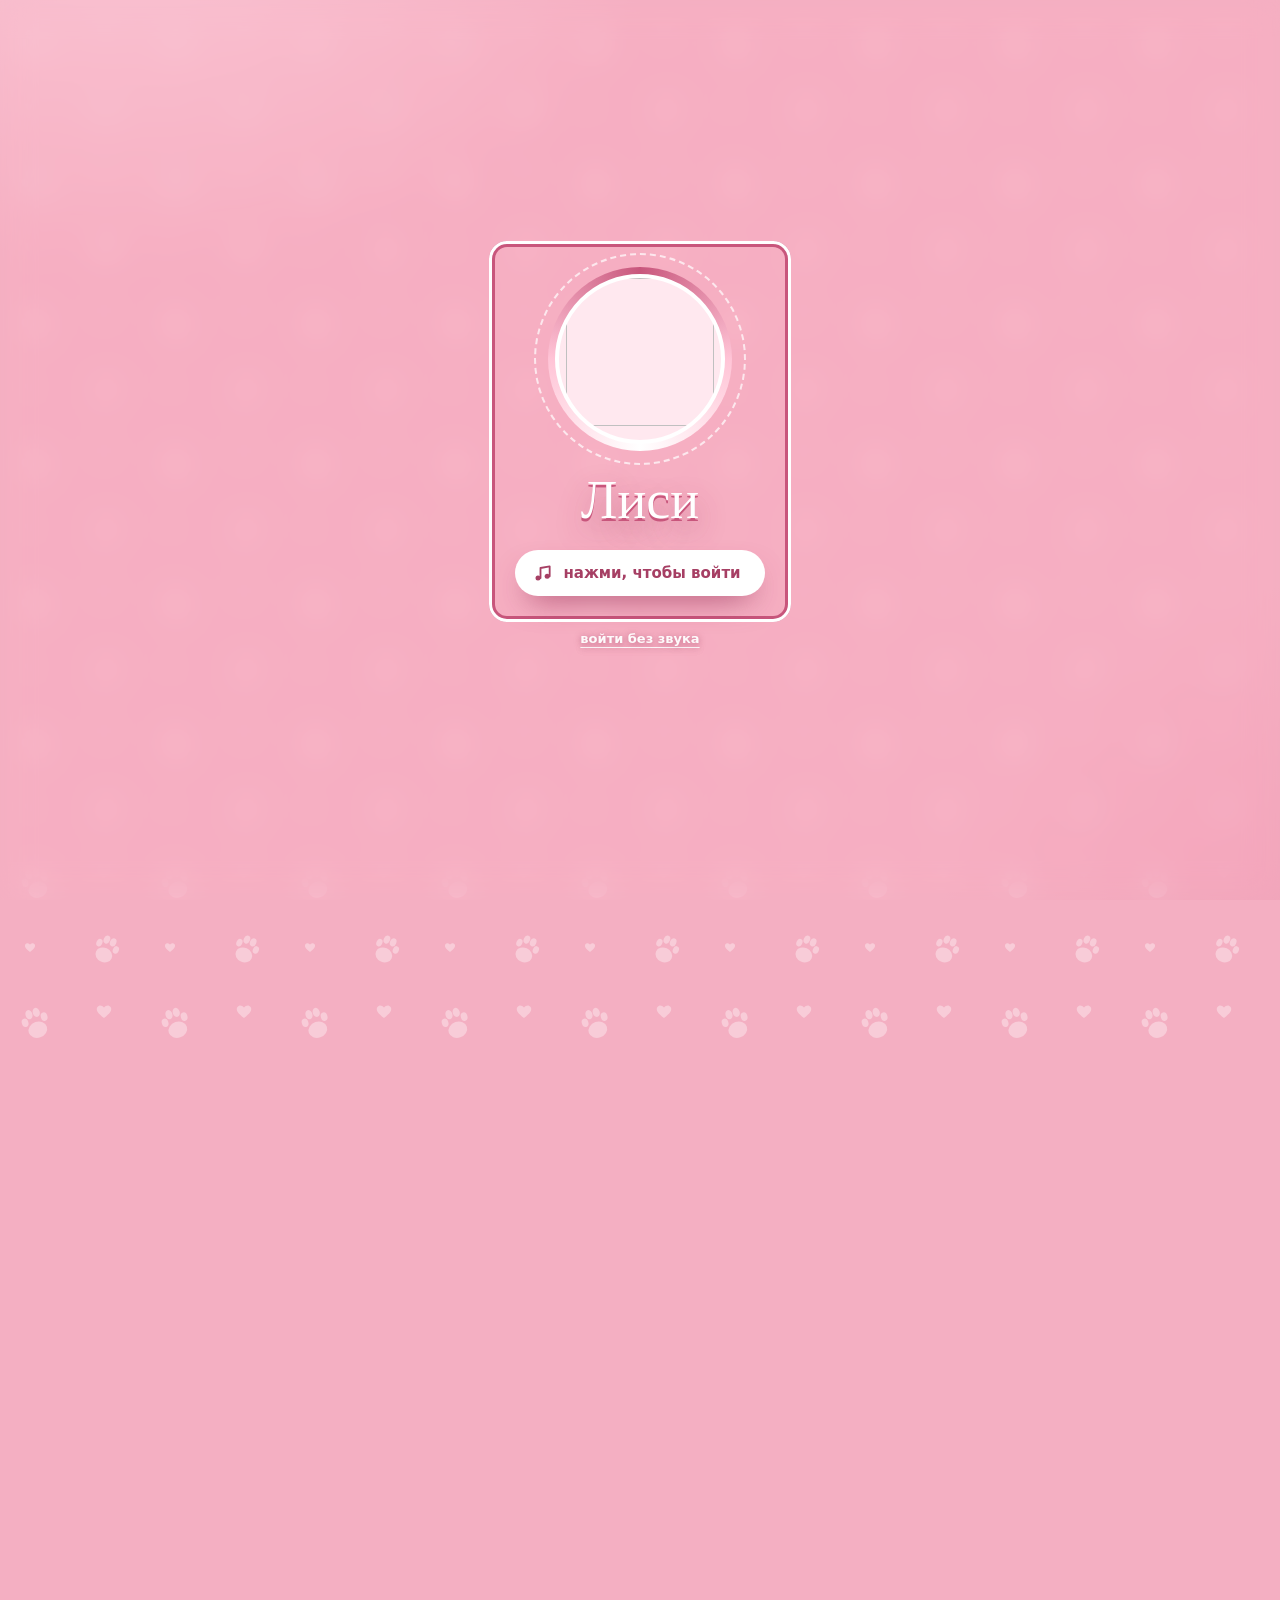
==== commit b0b28b96: "Исправления ошибок и статистика переходов" ====
--- a/index.html
+++ b/index.html
@@ -2,20 +2,20 @@
 <html lang="ru">
 <head>
   <meta charset="utf-8">
-  <meta http-equiv="Content-Security-Policy" content="default-src 'self'; img-src 'self' https: data: blob:; media-src 'self' https: blob:; style-src 'self' 'unsafe-inline' https://fonts.googleapis.com; font-src https://fonts.gstatic.com; script-src 'self'; connect-src 'self'; base-uri 'none'; object-src 'none'">
+  <meta http-equiv="Content-Security-Policy" content="default-src 'self'; img-src 'self' https: data: blob:; media-src 'self' https: blob:; style-src 'self' 'unsafe-inline' https://fonts.googleapis.com; font-src https://fonts.gstatic.com; script-src 'self'; connect-src 'self' https://qjimzeakptpoztcmkxdx.supabase.co; base-uri 'none'; object-src 'none'">
   <meta name="viewport" content="width=device-width, initial-scale=1, viewport-fit=cover">
   <title>Лиси ♡</title>
-  <meta name="description" content="Приветики! Меня зовут Лиси, я рисую, придумываю дизайн и оживляю картинки. Ниже — все мои соцсети ~ ₊˚☁">
+  <meta name="description" content="Приветики меня зовут Лиси, я художник дизайнер. Ниже вы найдете ссылки на все мои соц. сети ~ ₊˚☁ ╮">
   <meta name="theme-color" content="#f4afc2">
   <meta property="og:type" content="website">
   <meta property="og:title" content="Лиси ♡">
-  <meta property="og:description" content="Приветики! Меня зовут Лиси, я рисую, придумываю дизайн и оживляю картинки. Ниже — все мои соцсети ~ ₊˚☁">
+  <meta property="og:description" content="Приветики меня зовут Лиси, я художник дизайнер. Ниже вы найдете ссылки на все мои соц. сети ~ ₊˚☁ ╮">
   <meta property="og:image" content="https://lisi202016.carrd.co/assets/images/image01.jpg">
   <link rel="icon" href="data:image/svg+xml,%3Csvg xmlns='http://www.w3.org/2000/svg' viewBox='0 0 100 100'%3E%3Ctext y='.9em' font-size='90'%3E%F0%9F%A6%8A%3C/text%3E%3C/svg%3E">
   <link rel="preconnect" href="https://fonts.googleapis.com">
   <link rel="preconnect" href="https://fonts.gstatic.com" crossorigin>
   <link rel="stylesheet" href="https://fonts.googleapis.com/css2?family=Comfortaa:wght@500;700&family=Nunito:ital,wght@0,400;0,600;0,700;0,800;1,400&family=Pacifico&display=swap">
-  <link rel="stylesheet" href="style.css">
+  <link rel="stylesheet" href="style.css?v=7ad6ff12b8">
   <noscript><style>.page > *{opacity:1 !important;transform:none !important}</style></noscript>
 </head>
 <body>
@@ -187,7 +187,8 @@
   </div>
 
   <audio id="audio" preload="auto"></audio>
-  <script src="shared/icons.js"></script>
-  <script src="app.js"></script>
+  <script src="shared/icons.js?v=002c32f0ae"></script>
+  <script src="config.js?v=dc33473d1a"></script>
+  <script src="app.js?v=8cd93766de"></script>
 </body>
 </html>
--- a/style.css
+++ b/style.css
@@ -565,6 +565,7 @@
 .more:hover { background: var(--pink-50); }
 
 .rules { margin-top: 26px; border-radius: 20px; background: var(--pink-50); box-shadow: inset 0 0 0 1px var(--line); }
+.order > .btn { margin-top: 22px; }
 .rules summary {
   display: flex;
   align-items: center;
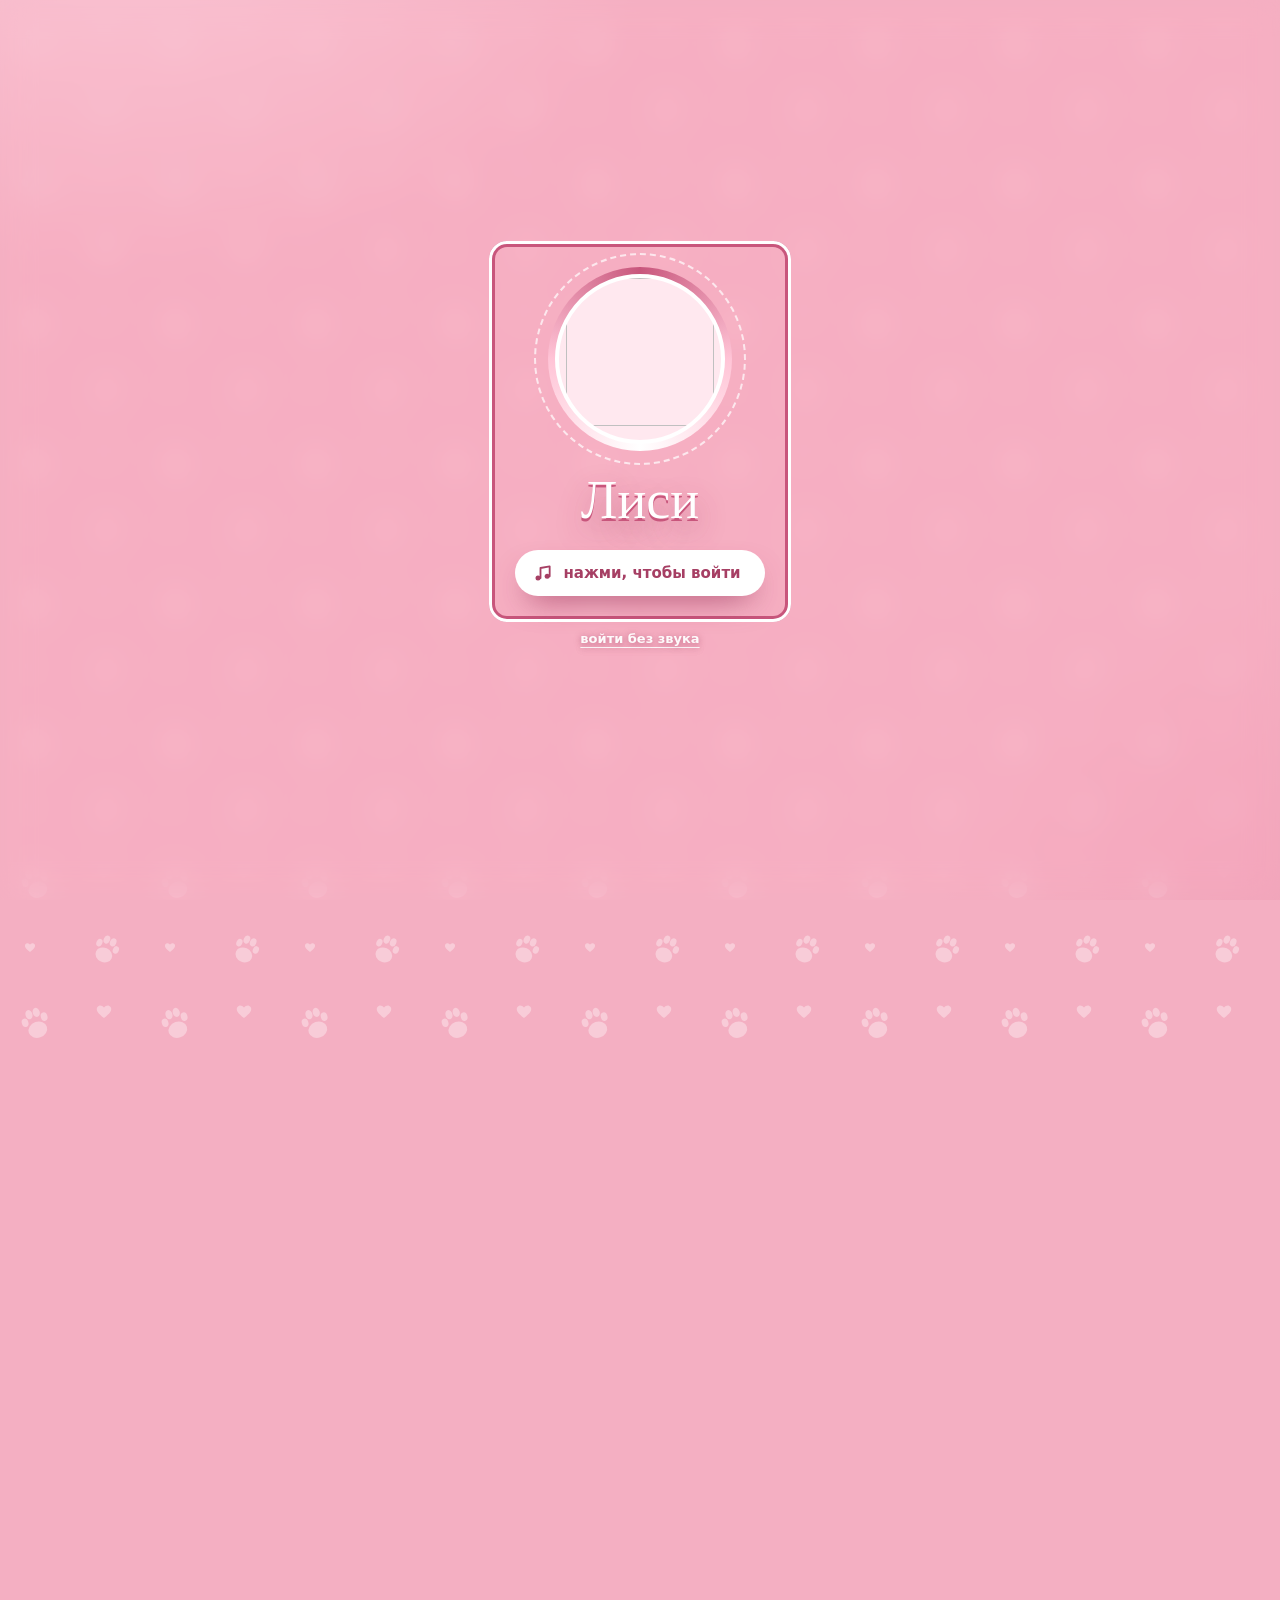
==== commit 48f6f48e: "Сайт: лёгкие копии картинок в сетках, оригинал только при просмотре" ====
--- a/index.html
+++ b/index.html
@@ -188,7 +188,7 @@
 
   <audio id="audio" preload="auto"></audio>
   <script src="shared/icons.js?v=002c32f0ae"></script>
-  <script src="config.js?v=dc33473d1a"></script>
-  <script src="app.js?v=8cd93766de"></script>
+  <script src="config.js?v=505df65c08"></script>
+  <script src="app.js?v=1c3e7f1ac4"></script>
 </body>
 </html>
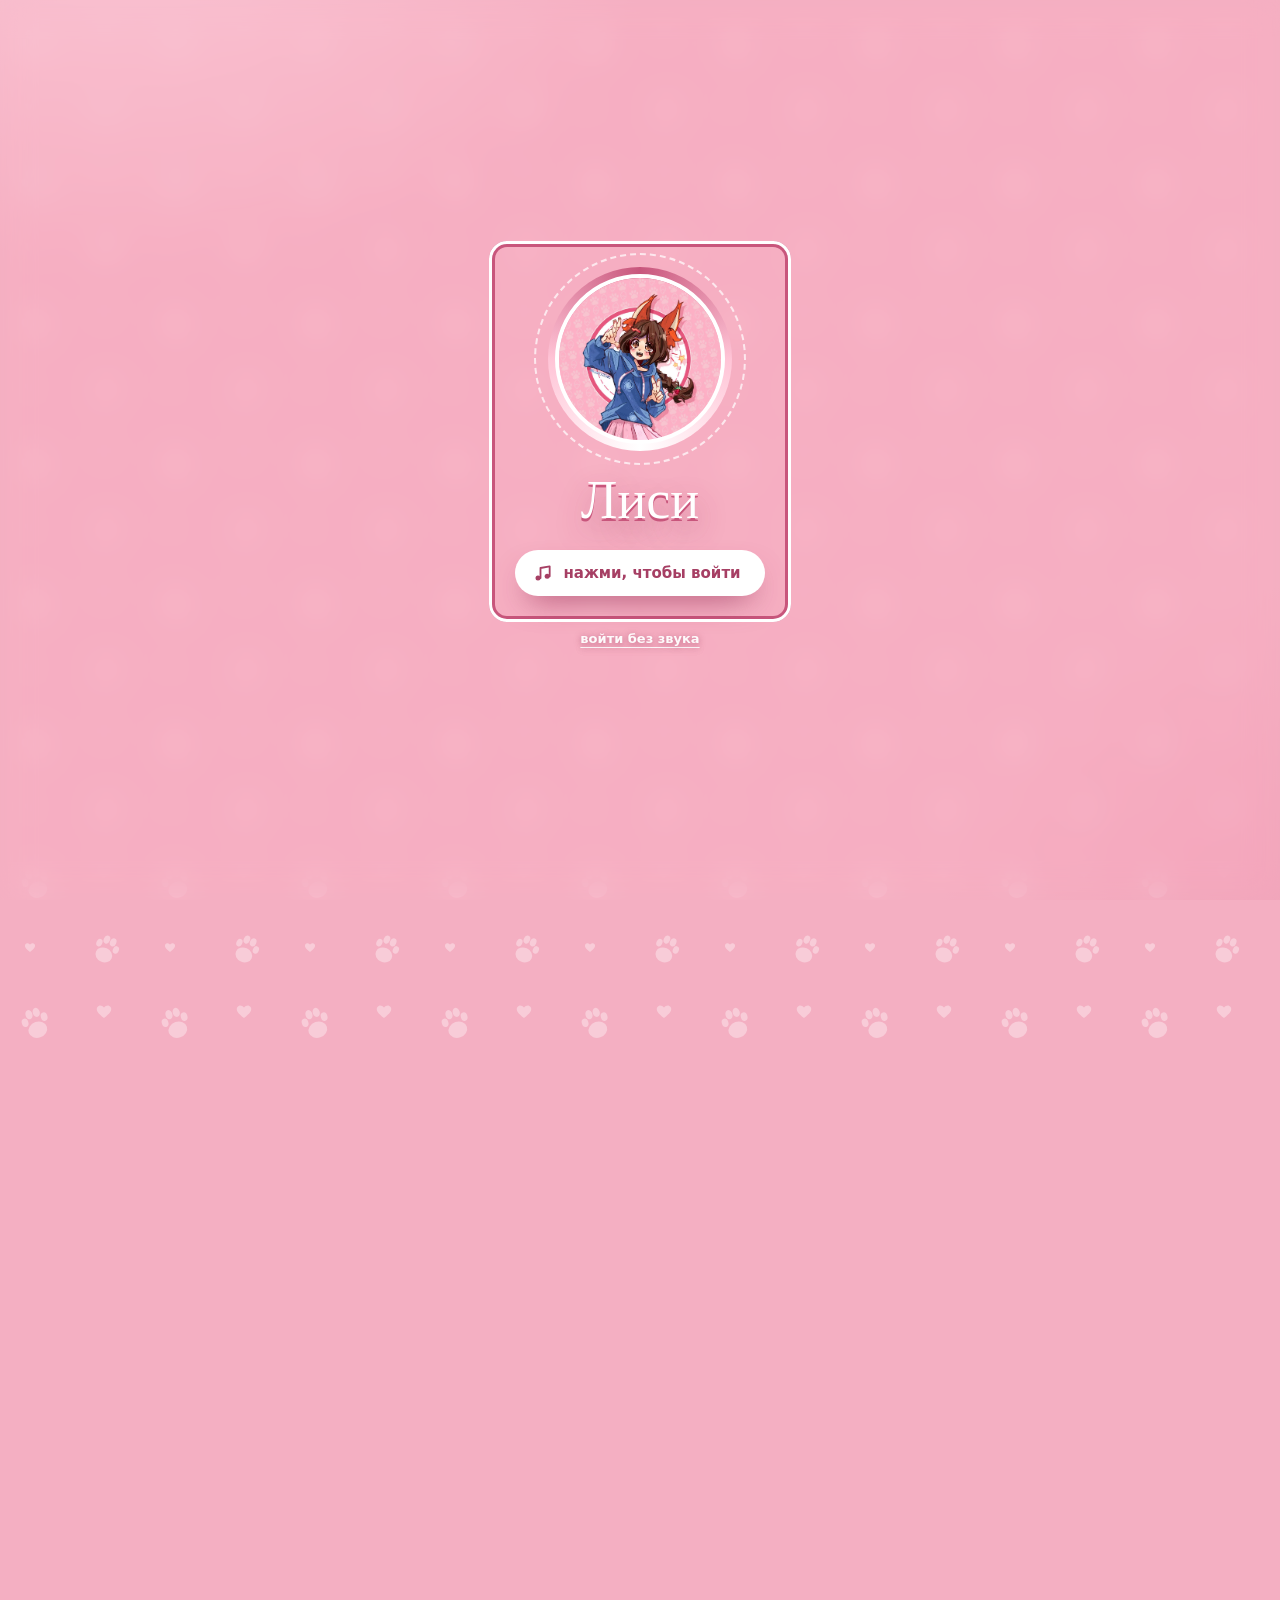
==== commit b1086942: "Сайт: калькулятор цены, превью ссылки, картинки из своего репозитория, лёгкая шкатулка" ====
--- a/index.html
+++ b/index.html
@@ -10,12 +10,18 @@
   <meta property="og:type" content="website">
   <meta property="og:title" content="Лиси ♡">
   <meta property="og:description" content="Приветики меня зовут Лиси, я художник дизайнер. Ниже вы найдете ссылки на все мои соц. сети ~ ₊˚☁ ╮">
-  <meta property="og:image" content="https://lisi202016.carrd.co/assets/images/image01.jpg">
+  <meta property="og:image" content="https://lisi202016.github.io/preview.jpg?v=ae85cde5fa">
+  <meta property="og:image:width" content="1200">
+  <meta property="og:image:height" content="630">
+  <meta property="og:image:alt" content="Лиси — художник · дизайнер · аниматор">
+  <meta property="og:url" content="https://lisi202016.github.io/">
+  <meta property="og:site_name" content="Лиси ♡">
+  <meta name="twitter:card" content="summary_large_image">
   <link rel="icon" href="data:image/svg+xml,%3Csvg xmlns='http://www.w3.org/2000/svg' viewBox='0 0 100 100'%3E%3Ctext y='.9em' font-size='90'%3E%F0%9F%A6%8A%3C/text%3E%3C/svg%3E">
   <link rel="preconnect" href="https://fonts.googleapis.com">
   <link rel="preconnect" href="https://fonts.gstatic.com" crossorigin>
   <link rel="stylesheet" href="https://fonts.googleapis.com/css2?family=Comfortaa:wght@500;700&family=Nunito:ital,wght@0,400;0,600;0,700;0,800;1,400&family=Pacifico&display=swap">
-  <link rel="stylesheet" href="style.css?v=7ad6ff12b8">
+  <link rel="stylesheet" href="style.css?v=1f4974876f">
   <noscript><style>.page > *{opacity:1 !important;transform:none !important}</style></noscript>
 </head>
 <body>
@@ -90,6 +96,10 @@
         <aside class="order__side">
           <div class="prices">
             <ul class="prices__list" id="prices"></ul>
+            <div class="calc" id="calc" hidden>
+              <div class="calc__total"><span>итого</span><b id="calcTotal">—</b></div>
+              <p class="calc__hint" id="calcHint"></p>
+            </div>
             <p class="prices__deadline" id="deadlineRow">
               <svg viewBox="0 0 24 24" aria-hidden="true"><circle cx="12" cy="12" r="9" fill="none" stroke="currentColor" stroke-width="2"/><path d="M12 7v5l3 2" fill="none" stroke="currentColor" stroke-width="2" stroke-linecap="round"/></svg>
               <span id="deadline"></span>
@@ -186,9 +196,10 @@
     <button class="lightbox__btn lightbox__next" id="lbNext" type="button" aria-label="Следующая"><svg viewBox="0 0 24 24"><path d="M9 5l7 7-7 7" fill="none" stroke="currentColor" stroke-width="2.4" stroke-linecap="round" stroke-linejoin="round"/></svg></button>
   </div>
 
+  <div class="site-toast" id="siteToast" role="status" aria-live="polite" hidden></div>
   <audio id="audio" preload="auto"></audio>
-  <script src="shared/icons.js?v=002c32f0ae"></script>
+  <script src="shared/icons.js?v=23fee92cb8"></script>
   <script src="config.js?v=505df65c08"></script>
-  <script src="app.js?v=1c3e7f1ac4"></script>
+  <script src="app.js?v=8b373f0254"></script>
 </body>
 </html>
--- a/style.css
+++ b/style.css
@@ -500,6 +500,90 @@
 .price { display: flex; align-items: baseline; gap: 8px; font-weight: 600; }
 .price__dots { flex: 1; min-width: 12px; border-bottom: 2px dotted rgba(200, 86, 124, 0.35); transform: translateY(-4px); }
 .price__value { font: 700 16px/1 var(--heading); color: var(--rose-deep); white-space: nowrap; }
+/* калькулятор: пункты прайса можно отмечать */
+.price__label { min-width: 0; }
+.price--pick { display: block; margin: -5px -8px; }
+.price__row {
+  display: flex;
+  align-items: baseline;
+  gap: 8px;
+  padding: 5px 8px;
+  border-radius: 12px;
+  cursor: pointer;
+  transition: background-color 0.2s, color 0.2s;
+}
+.price__row:hover { background: rgba(255, 255, 255, 0.7); }
+.price__row:has(input:focus-visible) { outline: 2px solid var(--rose); outline-offset: 1px; }
+.price__mark {
+  position: relative;
+  flex: none;
+  align-self: center;
+  width: 16px;
+  height: 16px;
+  border-radius: 50%;
+  background: #fff;
+  box-shadow: inset 0 0 0 2px rgba(200, 86, 124, 0.45);
+  transition: box-shadow 0.2s, background-color 0.2s, transform 0.3s var(--spring);
+}
+.price--add .price__mark { border-radius: 5px; }
+.price.is-on .price__row { background: #fff; color: var(--rose-deep); box-shadow: 0 6px 14px -10px rgba(140, 36, 76, 0.55); }
+.price.is-on .price__mark { background: var(--rose); box-shadow: none; transform: scale(1.08); }
+.price.is-on .price__mark::after {
+  content: "";
+  position: absolute;
+  left: 5px;
+  top: 2px;
+  width: 4px;
+  height: 8px;
+  border: solid #fff;
+  border-width: 0 2px 2px 0;
+  transform: rotate(45deg);
+}
+.price--each { flex-wrap: wrap; align-items: center; padding-left: 24px; row-gap: 6px; }
+.price--each .price__dots { transform: none; align-self: center; }
+.price--each.is-on .price__label { color: var(--rose-deep); }
+.stepper { display: inline-flex; flex: none; align-items: center; gap: 2px; padding: 2px; border-radius: 999px; background: #fff; box-shadow: inset 0 0 0 1px var(--line); }
+.stepper__btn {
+  display: grid;
+  place-items: center;
+  width: 26px;
+  height: 26px;
+  padding: 0;
+  border: 0;
+  border-radius: 50%;
+  background: var(--pink-100);
+  color: var(--rose-deep);
+  font: 700 16px/1 var(--heading);
+  cursor: pointer;
+  transition: background-color 0.2s, transform 0.3s var(--spring);
+}
+.stepper__btn:hover:not(:disabled) { background: var(--rose); color: #fff; transform: scale(1.08); }
+.stepper__btn:disabled { opacity: 0.4; cursor: default; }
+.stepper__n { min-width: 18px; font: 700 14px/1 var(--heading); text-align: center; }
+.calc { display: grid; gap: 4px; padding: 12px 14px; border-radius: 16px; background: #fff; box-shadow: inset 0 0 0 1px var(--line); }
+.calc__total { display: flex; align-items: baseline; justify-content: space-between; gap: 10px; font: 700 13px/1.2 var(--heading); color: var(--ink-soft); }
+.calc__total b { font-size: 16px; color: var(--ink-soft); transition: color 0.2s; }
+.calc.is-ready .calc__total b { font-size: 20px; color: var(--rose-deep); }
+.calc__hint { margin: 0; font-size: 12.5px; line-height: 1.35; color: var(--ink-soft); }
+.site-toast {
+  position: fixed;
+  z-index: 90;
+  left: 50%;
+  bottom: calc(96px + env(safe-area-inset-bottom));
+  max-width: calc(100% - 32px);
+  padding: 12px 18px;
+  border-radius: 999px;
+  background: var(--wine);
+  color: #fff;
+  font: 700 14px/1.3 var(--heading);
+  text-align: center;
+  box-shadow: 0 16px 30px -14px rgba(36, 6, 10, 0.7);
+  transform: translateX(-50%);
+  animation: toast-in 0.35s var(--spring);
+  transition: opacity 0.3s, transform 0.3s;
+}
+.site-toast.is-out { opacity: 0; transform: translate(-50%, 10px); }
+@keyframes toast-in { from { opacity: 0; transform: translate(-50%, 14px); } }
 .prices__deadline { display: flex; gap: 8px; margin: 0; font-size: 14px; line-height: 1.45; color: var(--ink-soft); }
 .prices__deadline svg { flex: none; width: 18px; height: 18px; margin-top: 1px; color: var(--rose); }
 .prices__empty { margin: 0; color: var(--ink-soft); }
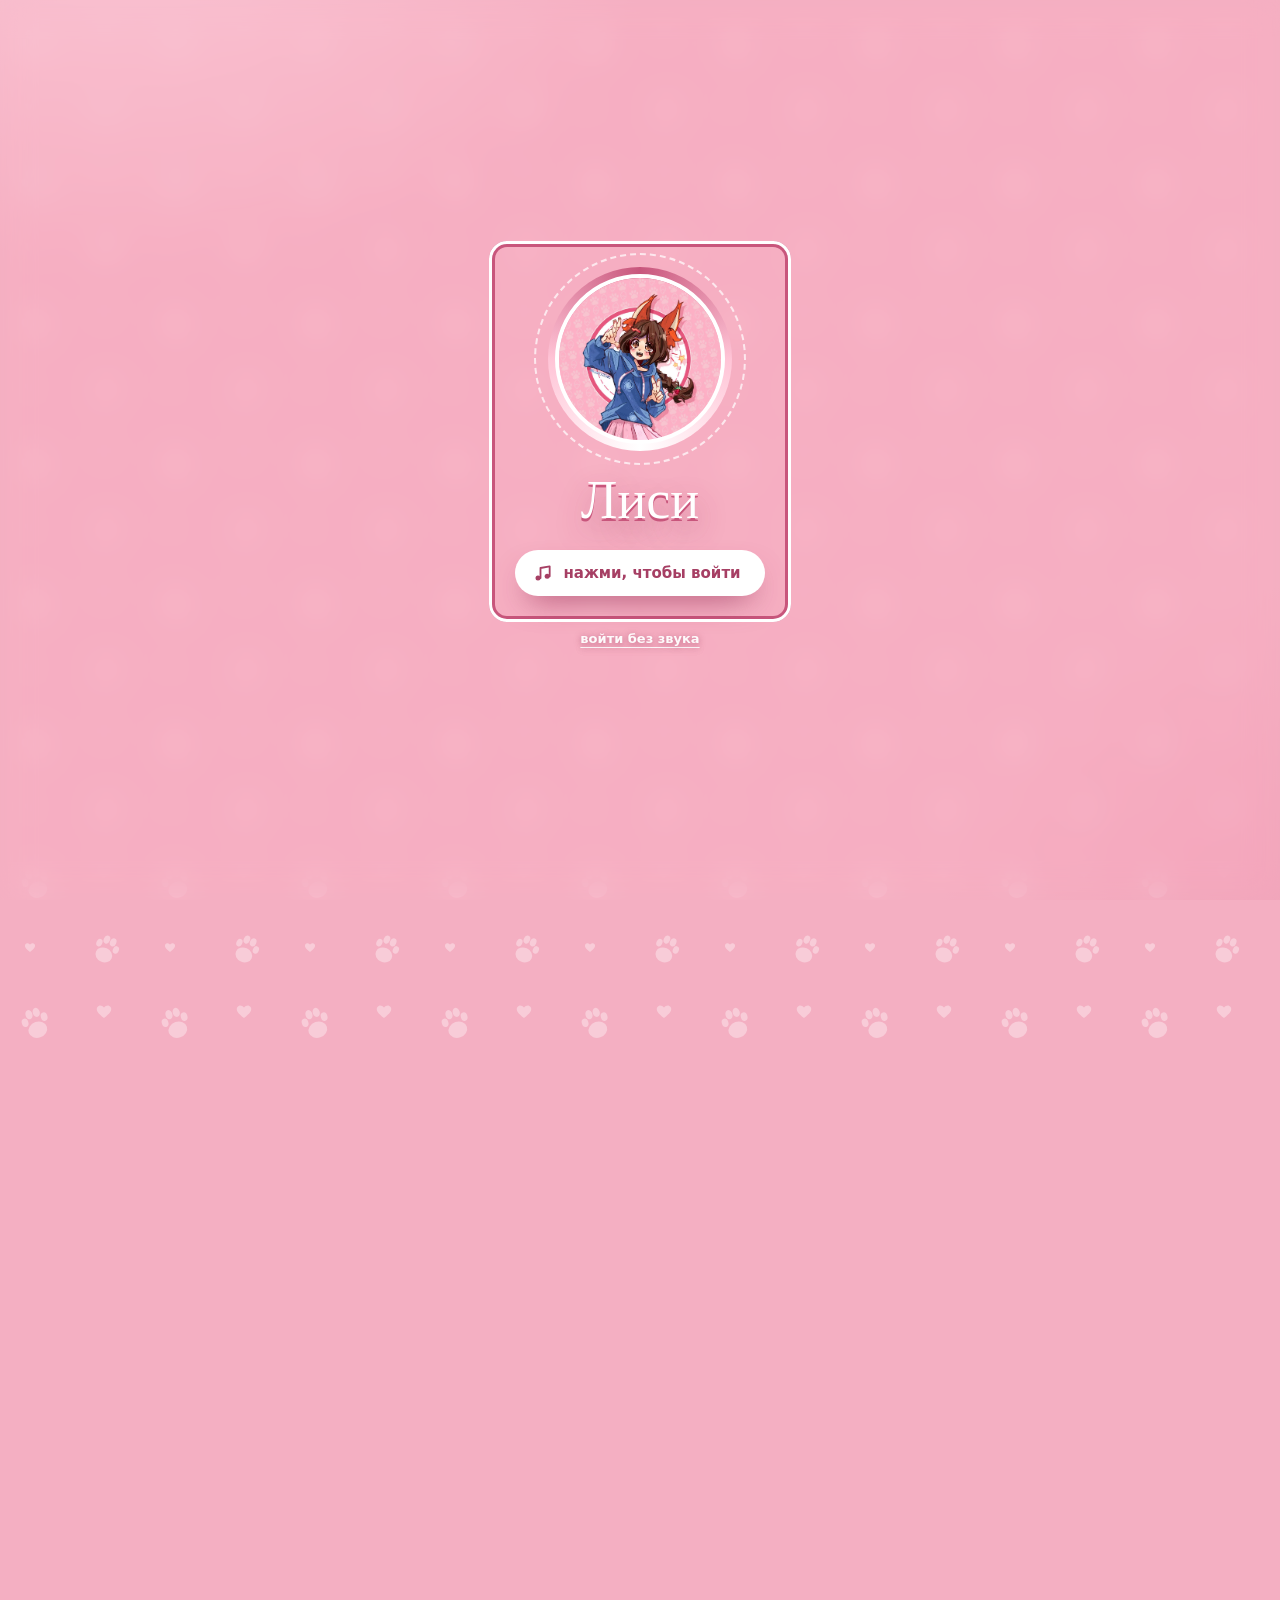
==== commit 8a655dd2: "Сайт: статистика в Supabase Лиси, тихий старт музыки, вкладки мерча, эффект карточек" ====
--- a/index.html
+++ b/index.html
@@ -2,7 +2,7 @@
 <html lang="ru">
 <head>
   <meta charset="utf-8">
-  <meta http-equiv="Content-Security-Policy" content="default-src 'self'; img-src 'self' https: data: blob:; media-src 'self' https: blob:; style-src 'self' 'unsafe-inline' https://fonts.googleapis.com; font-src https://fonts.gstatic.com; script-src 'self'; connect-src 'self' https://qjimzeakptpoztcmkxdx.supabase.co; base-uri 'none'; object-src 'none'">
+  <meta http-equiv="Content-Security-Policy" content="default-src 'self'; img-src 'self' https: data: blob:; media-src 'self' https: blob:; style-src 'self' 'unsafe-inline' https://fonts.googleapis.com; font-src https://fonts.gstatic.com; script-src 'self'; connect-src 'self' https://vtocwbmtqjqadvvnkknj.supabase.co; base-uri 'none'; object-src 'none'">
   <meta name="viewport" content="width=device-width, initial-scale=1, viewport-fit=cover">
   <title>Лиси ♡</title>
   <meta name="description" content="Приветики меня зовут Лиси, я художник дизайнер. Ниже вы найдете ссылки на все мои соц. сети ~ ₊˚☁ ╮">
@@ -21,7 +21,7 @@
   <link rel="preconnect" href="https://fonts.googleapis.com">
   <link rel="preconnect" href="https://fonts.gstatic.com" crossorigin>
   <link rel="stylesheet" href="https://fonts.googleapis.com/css2?family=Comfortaa:wght@500;700&family=Nunito:ital,wght@0,400;0,600;0,700;0,800;1,400&family=Pacifico&display=swap">
-  <link rel="stylesheet" href="style.css?v=1f4974876f">
+  <link rel="stylesheet" href="style.css?v=d93c35b8eb">
   <noscript><style>.page > *{opacity:1 !important;transform:none !important}</style></noscript>
 </head>
 <body>
@@ -199,7 +199,7 @@
   <div class="site-toast" id="siteToast" role="status" aria-live="polite" hidden></div>
   <audio id="audio" preload="auto"></audio>
   <script src="shared/icons.js?v=23fee92cb8"></script>
-  <script src="config.js?v=505df65c08"></script>
-  <script src="app.js?v=8b373f0254"></script>
+  <script src="config.js?v=b3fc433374"></script>
+  <script src="app.js?v=a9ce3ee91b"></script>
 </body>
 </html>
--- a/style.css
+++ b/style.css
@@ -394,6 +394,22 @@
   transition: transform 0.4s var(--spring);
 }
 .fact:hover { transform: translateY(-3px) rotate(-1deg); }
+.fact { cursor: pointer; -webkit-tap-highlight-color: transparent; }
+.fact.is-pop { animation: fact-pop 0.65s var(--spring); }
+.fact.is-pop .fact__emoji { animation: fact-emoji 0.7s var(--spring); }
+@keyframes fact-pop {
+  0% { transform: none; }
+  25% { transform: scale(0.94) rotate(-1.5deg); background: var(--pink-100); box-shadow: inset 0 0 0 2px var(--pink-200); }
+  60% { transform: scale(1.04) rotate(1deg); }
+  100% { transform: none; }
+}
+@keyframes fact-emoji {
+  0% { transform: none; }
+  40% { transform: scale(1.4) rotate(-16deg); box-shadow: 0 8px 18px -6px rgba(200, 86, 124, 0.7); }
+  70% { transform: scale(0.92) rotate(8deg); }
+  100% { transform: none; }
+}
+.fact-float { position: fixed; z-index: 100; pointer-events: none; font-size: 22px; line-height: 1; }
 .fact__emoji {
   display: grid;
   place-items: center;
@@ -847,8 +863,10 @@
 .chips {
   display: flex;
   gap: 8px;
-  margin: 22px 0 20px;
-  padding-bottom: 2px;
+  /* ряд прокручивается вбок и поэтому обрезает всё, что вылезает за него, — оставляем место
+     сверху под подпрыгивание вкладки при наведении */
+  margin: 16px -4px 14px;
+  padding: 6px 4px 6px;
   overflow-x: auto;
   scrollbar-width: none;
 }
@@ -994,7 +1012,7 @@
   html, body {
     cursor: url("data:image/svg+xml,%3Csvg xmlns='http://www.w3.org/2000/svg' width='32' height='32' viewBox='0 0 32 32'%3E%3Cg transform='rotate(-20 16 17)'%3E%3Cg fill='%23a63f64' stroke='%23a63f64' stroke-width='3.4'%3E%3Cellipse cx='16' cy='21' rx='6.4' ry='5.4'/%3E%3Cellipse cx='8.4' cy='13.6' rx='2.3' ry='3'/%3E%3Cellipse cx='13' cy='8.8' rx='2.4' ry='3.2'/%3E%3Cellipse cx='19' cy='8.8' rx='2.4' ry='3.2'/%3E%3Cellipse cx='23.6' cy='13.6' rx='2.3' ry='3'/%3E%3C/g%3E%3Cg fill='%23ff8fb6' stroke='%23fff' stroke-width='1.5'%3E%3Cellipse cx='16' cy='21' rx='6.4' ry='5.4'/%3E%3Cellipse cx='8.4' cy='13.6' rx='2.3' ry='3'/%3E%3Cellipse cx='13' cy='8.8' rx='2.4' ry='3.2'/%3E%3Cellipse cx='19' cy='8.8' rx='2.4' ry='3.2'/%3E%3Cellipse cx='23.6' cy='13.6' rx='2.3' ry='3'/%3E%3C/g%3E%3C/g%3E%3C/svg%3E") 9 6, auto;
   }
-  a, button, summary, label.switch, .shot, .sheet, .product, .chip, .gate, input[type="range"] {
+  a, button, summary, label.switch, .shot, .sheet, .product, .chip, .gate, .fact, .price__row, input[type="range"] {
     cursor: url("data:image/svg+xml,%3Csvg xmlns='http://www.w3.org/2000/svg' width='32' height='32' viewBox='0 0 32 32'%3E%3Cg transform='rotate(-20 16 17)'%3E%3Cg fill='%23a63f64' stroke='%23a63f64' stroke-width='3.4'%3E%3Cellipse cx='16' cy='21' rx='6.4' ry='5.4'/%3E%3Cellipse cx='8.4' cy='13.6' rx='2.3' ry='3'/%3E%3Cellipse cx='13' cy='8.8' rx='2.4' ry='3.2'/%3E%3Cellipse cx='19' cy='8.8' rx='2.4' ry='3.2'/%3E%3Cellipse cx='23.6' cy='13.6' rx='2.3' ry='3'/%3E%3C/g%3E%3Cg fill='%23ff4f93' stroke='%23fff' stroke-width='1.5'%3E%3Cellipse cx='16' cy='21' rx='6.4' ry='5.4'/%3E%3Cellipse cx='8.4' cy='13.6' rx='2.3' ry='3'/%3E%3Cellipse cx='13' cy='8.8' rx='2.4' ry='3.2'/%3E%3Cellipse cx='19' cy='8.8' rx='2.4' ry='3.2'/%3E%3Cellipse cx='23.6' cy='13.6' rx='2.3' ry='3'/%3E%3C/g%3E%3Cpath d='M16 24.4c-2.5-1.6-3.4-2.9-2.9-4 .5-.9 1.8-.9 2.9.3 1.1-1.2 2.4-1.2 2.9-.3.5 1.1-.4 2.4-2.9 4z' fill='%23fff'/%3E%3C/g%3E%3C/svg%3E") 9 6, pointer;
   }
   input[type="search"], input[type="text"] { cursor: text; }
@@ -1019,7 +1037,7 @@
 @media (max-width: 720px) {
   .merch__head { align-items: stretch; }
   .search { flex-basis: 100%; }
-  .chips { margin: 16px -20px 16px; padding-inline: 20px; }
+  .chips { margin: 10px -20px 10px; padding-inline: 20px; }
   .merch__grid { grid-template-columns: repeat(2, minmax(0, 1fr)); gap: 10px; }
   .product { border-radius: 16px; }
   .product__body { padding: 10px 10px 12px; }
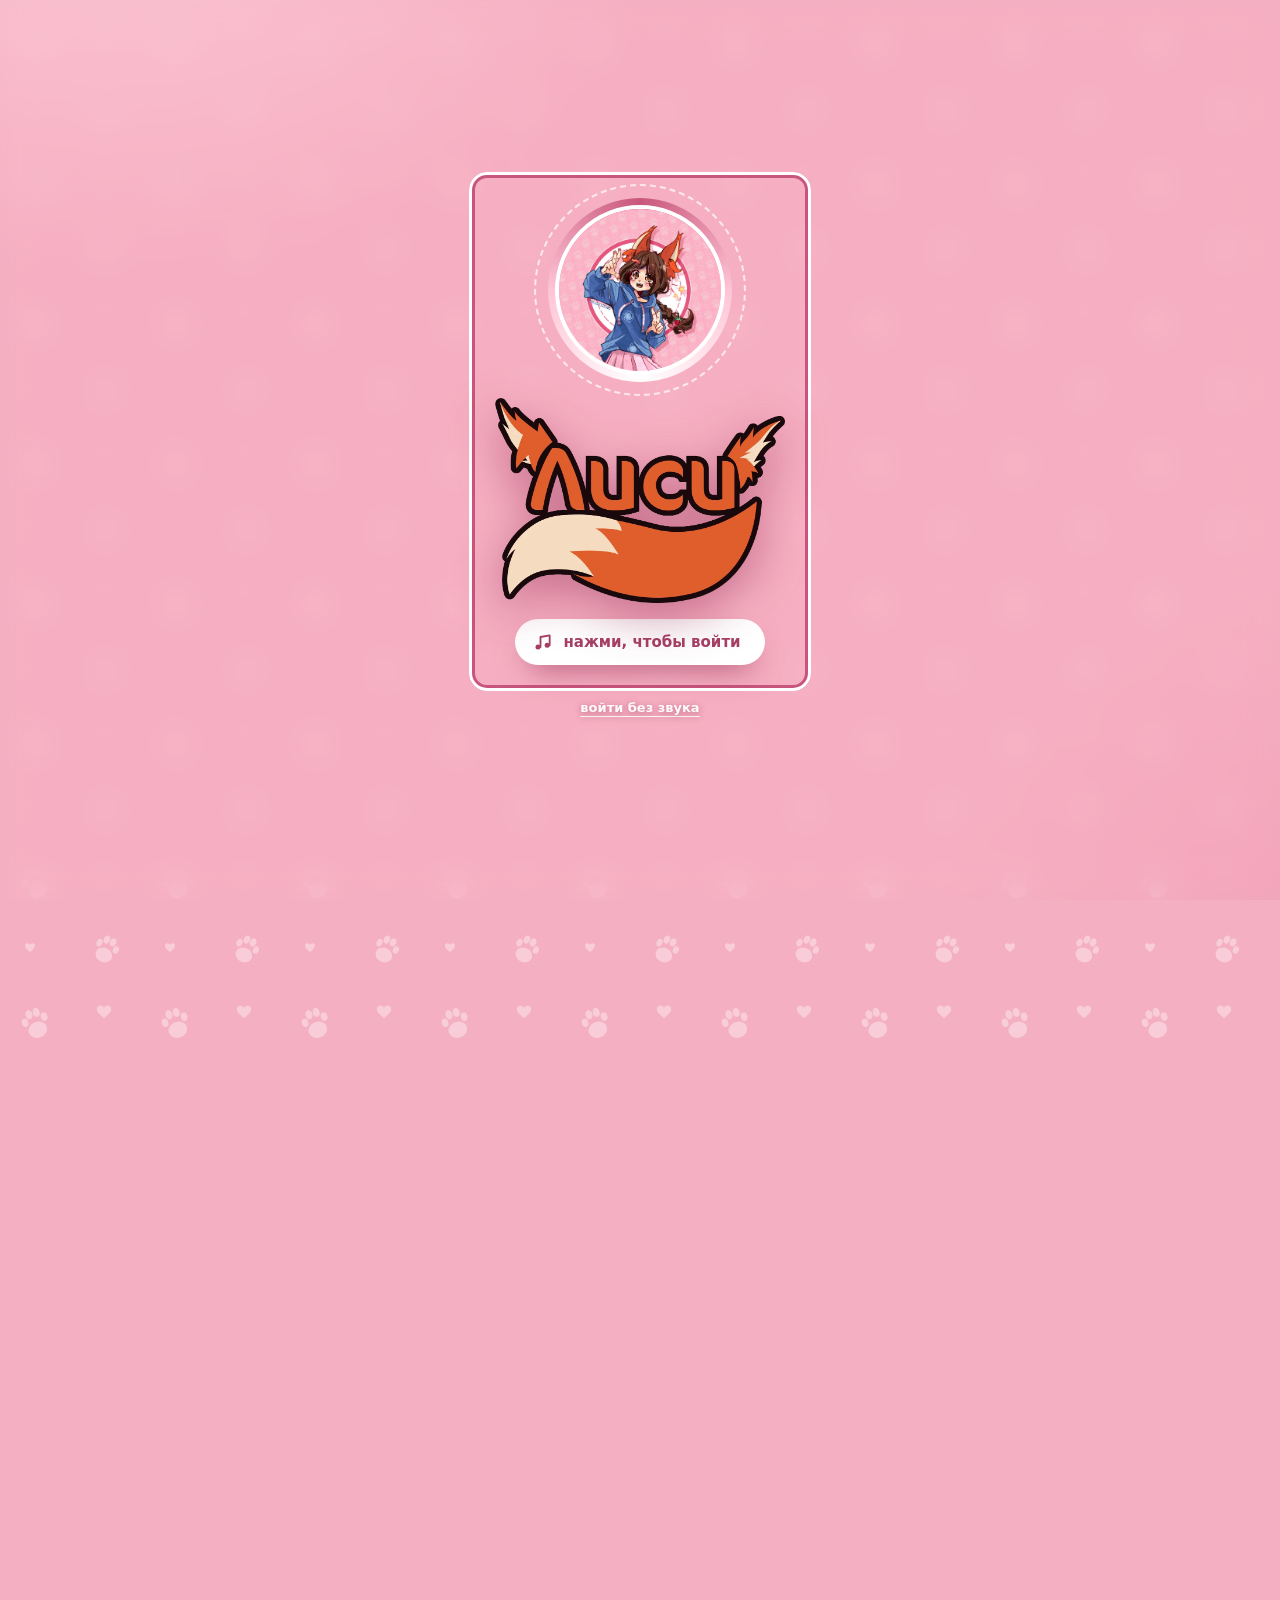
==== commit 855e2a11: "Сайт: логотип Лиси в шапке, на заставке и в превью ссылки" ====
--- a/index.html
+++ b/index.html
@@ -10,7 +10,7 @@
   <meta property="og:type" content="website">
   <meta property="og:title" content="Лиси ♡">
   <meta property="og:description" content="Приветики меня зовут Лиси, я художник дизайнер. Ниже вы найдете ссылки на все мои соц. сети ~ ₊˚☁ ╮">
-  <meta property="og:image" content="https://lisi202016.github.io/preview.jpg?v=ae85cde5fa">
+  <meta property="og:image" content="https://lisi202016.github.io/preview.jpg?v=bc0146a303">
   <meta property="og:image:width" content="1200">
   <meta property="og:image:height" content="630">
   <meta property="og:image:alt" content="Лиси — художник · дизайнер · аниматор">
@@ -21,7 +21,7 @@
   <link rel="preconnect" href="https://fonts.googleapis.com">
   <link rel="preconnect" href="https://fonts.gstatic.com" crossorigin>
   <link rel="stylesheet" href="https://fonts.googleapis.com/css2?family=Comfortaa:wght@500;700&family=Nunito:ital,wght@0,400;0,600;0,700;0,800;1,400&family=Pacifico&display=swap">
-  <link rel="stylesheet" href="style.css?v=d93c35b8eb">
+  <link rel="stylesheet" href="style.css?v=196b5d4f45">
   <noscript><style>.page > *{opacity:1 !important;transform:none !important}</style></noscript>
 </head>
 <body>
@@ -200,6 +200,6 @@
   <audio id="audio" preload="auto"></audio>
   <script src="shared/icons.js?v=23fee92cb8"></script>
   <script src="config.js?v=b3fc433374"></script>
-  <script src="app.js?v=a9ce3ee91b"></script>
+  <script src="app.js?v=a231195f2d"></script>
 </body>
 </html>
--- a/style.css
+++ b/style.css
@@ -292,6 +292,26 @@
   color: #fff;
   text-shadow: 0 4px 0 var(--rose);
   overflow-wrap: anywhere;
+}
+/* логотип вместо имени: тонкая белая кромка, чтобы чёрный контур читался на тёмной шапке */
+.hero__name.has-logo, .gate__name.has-logo { line-height: 0; text-shadow: none; }
+.hero__name.has-logo { margin: 6px 0 4px; }
+.hero__logo {
+  display: block;
+  width: 330px;
+  max-width: 100%;
+  height: auto;
+  filter: drop-shadow(0 0 1px rgba(255, 255, 255, 0.95)) drop-shadow(0 0 1px rgba(255, 255, 255, 0.95)) drop-shadow(0 16px 24px rgba(0, 0, 0, 0.45));
+  transform-origin: 50% 75%;
+  transition: transform 0.6s var(--spring);
+}
+.hero__logo:hover { transform: rotate(-3deg) scale(1.04); }
+.gate__logo {
+  display: block;
+  width: min(290px, 72vw);
+  height: auto;
+  filter: drop-shadow(0 14px 24px rgba(140, 36, 76, 0.45));
+  animation: bob 3.4s ease-in-out 0.4s infinite;
 }
 .hero__greeting {
   margin: 8px 0 24px;
@@ -1054,6 +1074,7 @@
   .hero__body { flex-direction: column; gap: 22px; text-align: center; }
   .avatar { width: 160px; height: 160px; }
   .hero__name { font-size: 52px; }
+  .hero__logo { width: 250px; max-width: 72vw; margin-inline: auto; }
   .hero__greeting { margin-inline: auto; font-size: 16px; }
   .hero__actions { justify-content: center; }
   .hero__cover::after { background: linear-gradient(0deg, rgba(36, 6, 10, 0.92) 0%, rgba(36, 6, 10, 0.55) 100%); }
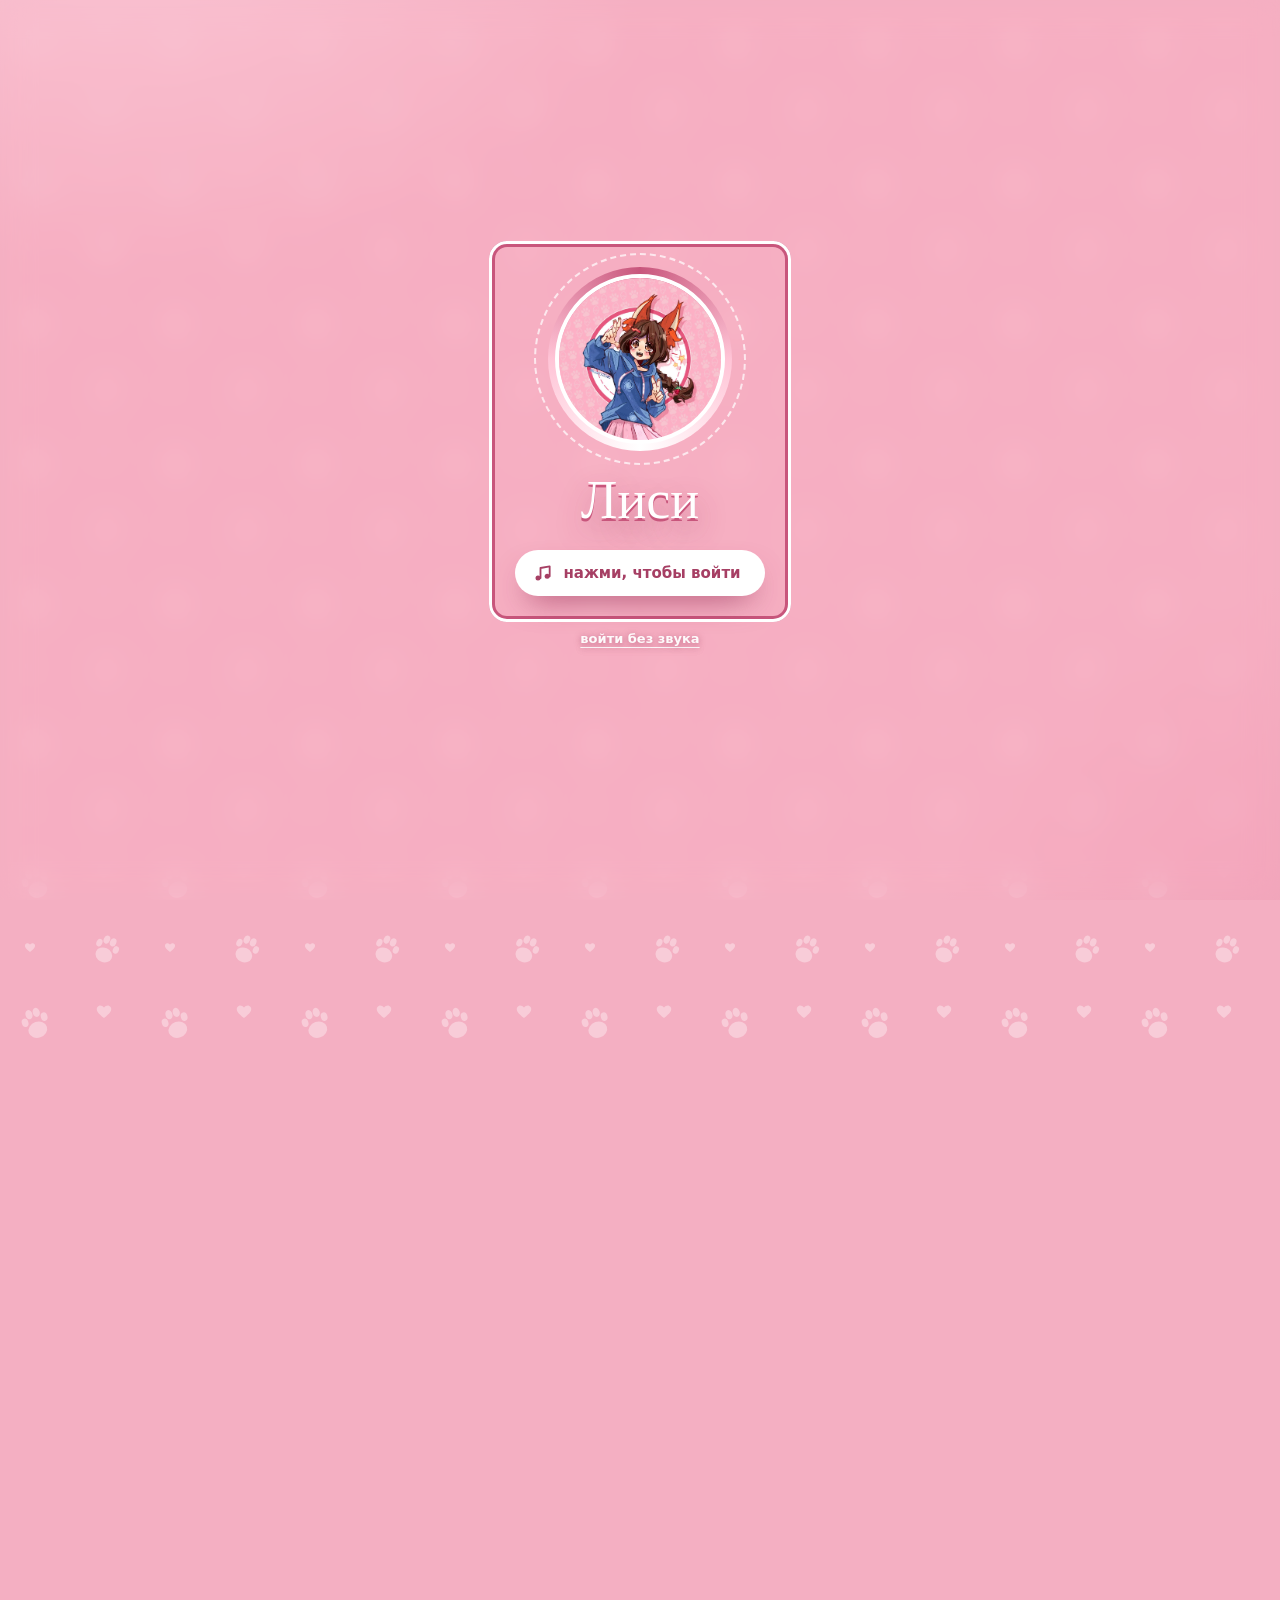
==== commit e8d1821c: "Сайт: имя снова текстом, логотип — значок справа на баннере" ====
--- a/index.html
+++ b/index.html
@@ -21,7 +21,7 @@
   <link rel="preconnect" href="https://fonts.googleapis.com">
   <link rel="preconnect" href="https://fonts.gstatic.com" crossorigin>
   <link rel="stylesheet" href="https://fonts.googleapis.com/css2?family=Comfortaa:wght@500;700&family=Nunito:ital,wght@0,400;0,600;0,700;0,800;1,400&family=Pacifico&display=swap">
-  <link rel="stylesheet" href="style.css?v=196b5d4f45">
+  <link rel="stylesheet" href="style.css?v=d7f96df635">
   <noscript><style>.page > *{opacity:1 !important;transform:none !important}</style></noscript>
 </head>
 <body>
@@ -48,6 +48,7 @@
         <span class="twinkle twinkle--1" aria-hidden="true">✦</span>
         <span class="twinkle twinkle--2" aria-hidden="true">✦</span>
         <span class="twinkle twinkle--3" aria-hidden="true">✧</span>
+        <img class="hero__logo" id="heroLogo" alt="" aria-hidden="true" draggable="false" hidden>
         <div class="hero__body">
           <div class="avatar">
             <img id="avatar" alt="">
@@ -200,6 +201,6 @@
   <audio id="audio" preload="auto"></audio>
   <script src="shared/icons.js?v=23fee92cb8"></script>
   <script src="config.js?v=b3fc433374"></script>
-  <script src="app.js?v=a231195f2d"></script>
+  <script src="app.js?v=51696fb1fe"></script>
 </body>
 </html>
--- a/style.css
+++ b/style.css
@@ -293,25 +293,31 @@
   text-shadow: 0 4px 0 var(--rose);
   overflow-wrap: anywhere;
 }
-/* логотип вместо имени: тонкая белая кромка, чтобы чёрный контур читался на тёмной шапке */
-.hero__name.has-logo, .gate__name.has-logo { line-height: 0; text-shadow: none; }
-.hero__name.has-logo { margin: 6px 0 4px; }
+/* логотип — значок справа на баннере; тонкая белая кромка, чтобы чёрный контур читался на тёмном фоне */
 .hero__logo {
-  display: block;
-  width: 330px;
-  max-width: 100%;
+  position: absolute;
+  z-index: 1;
+  top: 50%;
+  right: 30px;
+  width: 150px;
   height: auto;
-  filter: drop-shadow(0 0 1px rgba(255, 255, 255, 0.95)) drop-shadow(0 0 1px rgba(255, 255, 255, 0.95)) drop-shadow(0 16px 24px rgba(0, 0, 0, 0.45));
-  transform-origin: 50% 75%;
+  filter: drop-shadow(0 0 1px rgba(255, 255, 255, 0.95)) drop-shadow(0 0 1px rgba(255, 255, 255, 0.95)) drop-shadow(0 14px 22px rgba(0, 0, 0, 0.5));
+  transform: translateY(-50%) rotate(6deg);
   transition: transform 0.6s var(--spring);
-}
-.hero__logo:hover { transform: rotate(-3deg) scale(1.04); }
-.gate__logo {
-  display: block;
-  width: min(290px, 72vw);
-  height: auto;
-  filter: drop-shadow(0 14px 24px rgba(140, 36, 76, 0.45));
-  animation: bob 3.4s ease-in-out 0.4s infinite;
+  -webkit-user-select: none;
+  user-select: none;
+}
+.hero__logo:hover { transform: translateY(-50%) rotate(-3deg) scale(1.06); }
+/* широкий баннер: справа место под логотип, чтобы текст до него не доходил */
+@media (min-width: 940px) {
+  .hero__top.has-logo .hero__body { padding-right: 150px; }
+}
+/* баннер поуже: логотип — маленький значок в правом верхнем углу */
+@media (min-width: 721px) and (max-width: 939px) {
+  .hero__logo { top: 14px; right: 16px; width: 96px; transform: rotate(6deg); }
+  .hero__logo:hover { transform: rotate(-3deg) scale(1.06); }
+  /* строка «художник · дизайнер · аниматор» доходит до правого края — опускаем её под значок */
+  .hero__top.has-logo { padding-top: 88px; }
 }
 .hero__greeting {
   margin: 8px 0 24px;
@@ -1074,7 +1080,8 @@
   .hero__body { flex-direction: column; gap: 22px; text-align: center; }
   .avatar { width: 160px; height: 160px; }
   .hero__name { font-size: 52px; }
-  .hero__logo { width: 250px; max-width: 72vw; margin-inline: auto; }
+  .hero__logo { top: 14px; right: 12px; width: 82px; transform: rotate(6deg); }
+  .hero__logo:hover { transform: rotate(-3deg) scale(1.06); }
   .hero__greeting { margin-inline: auto; font-size: 16px; }
   .hero__actions { justify-content: center; }
   .hero__cover::after { background: linear-gradient(0deg, rgba(36, 6, 10, 0.92) 0%, rgba(36, 6, 10, 0.55) 100%); }
